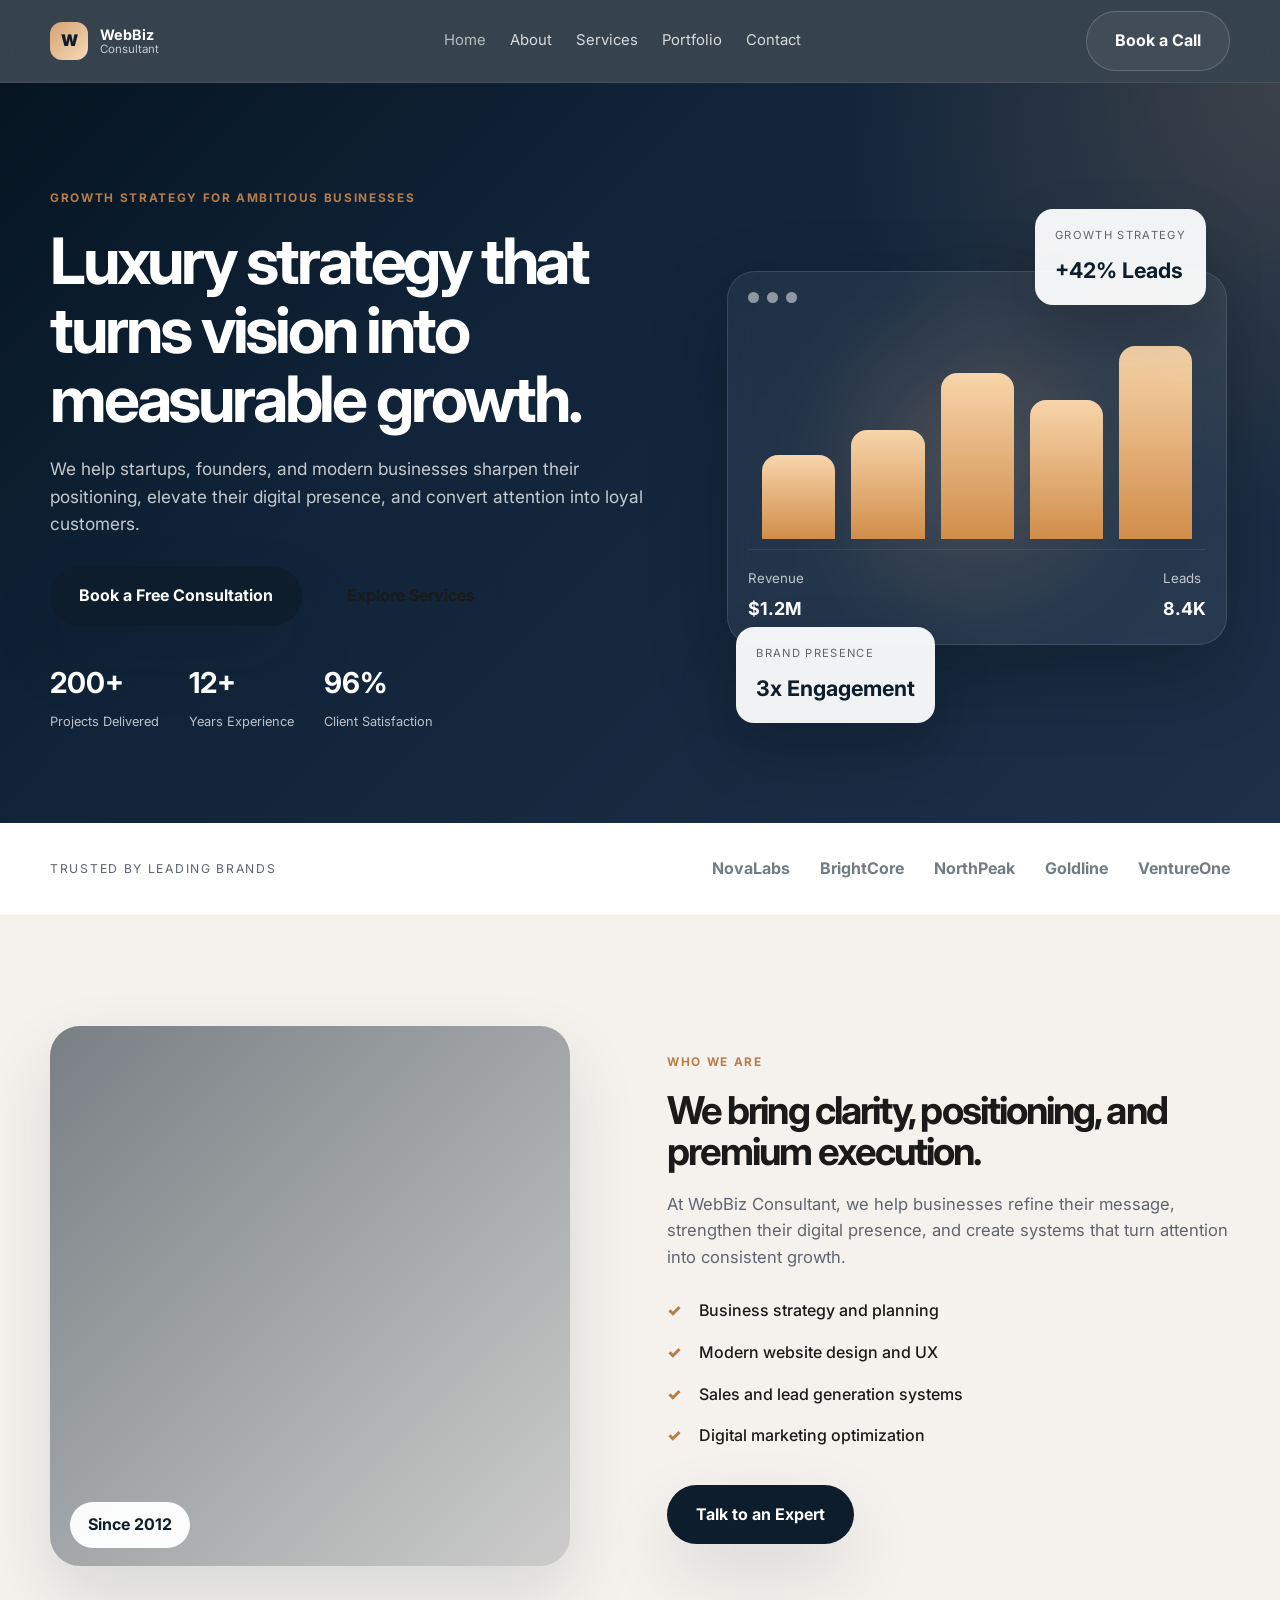
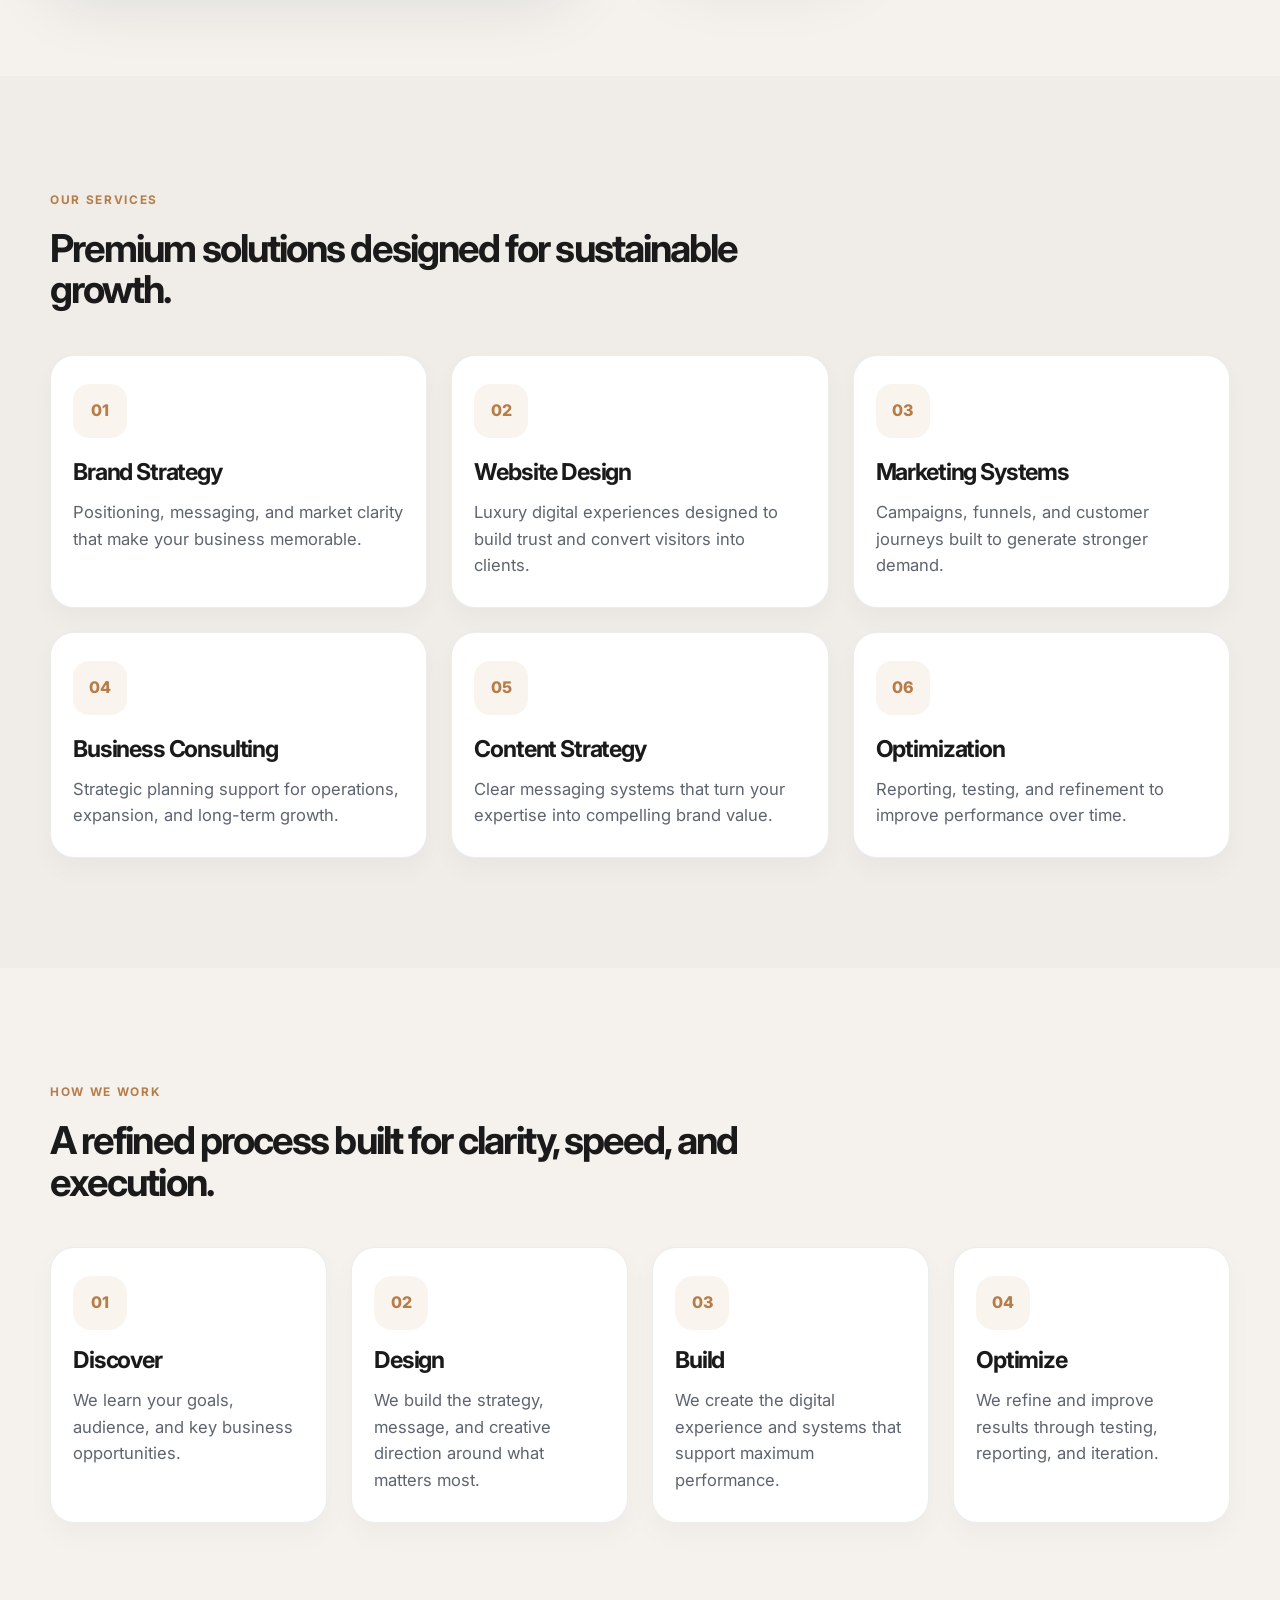
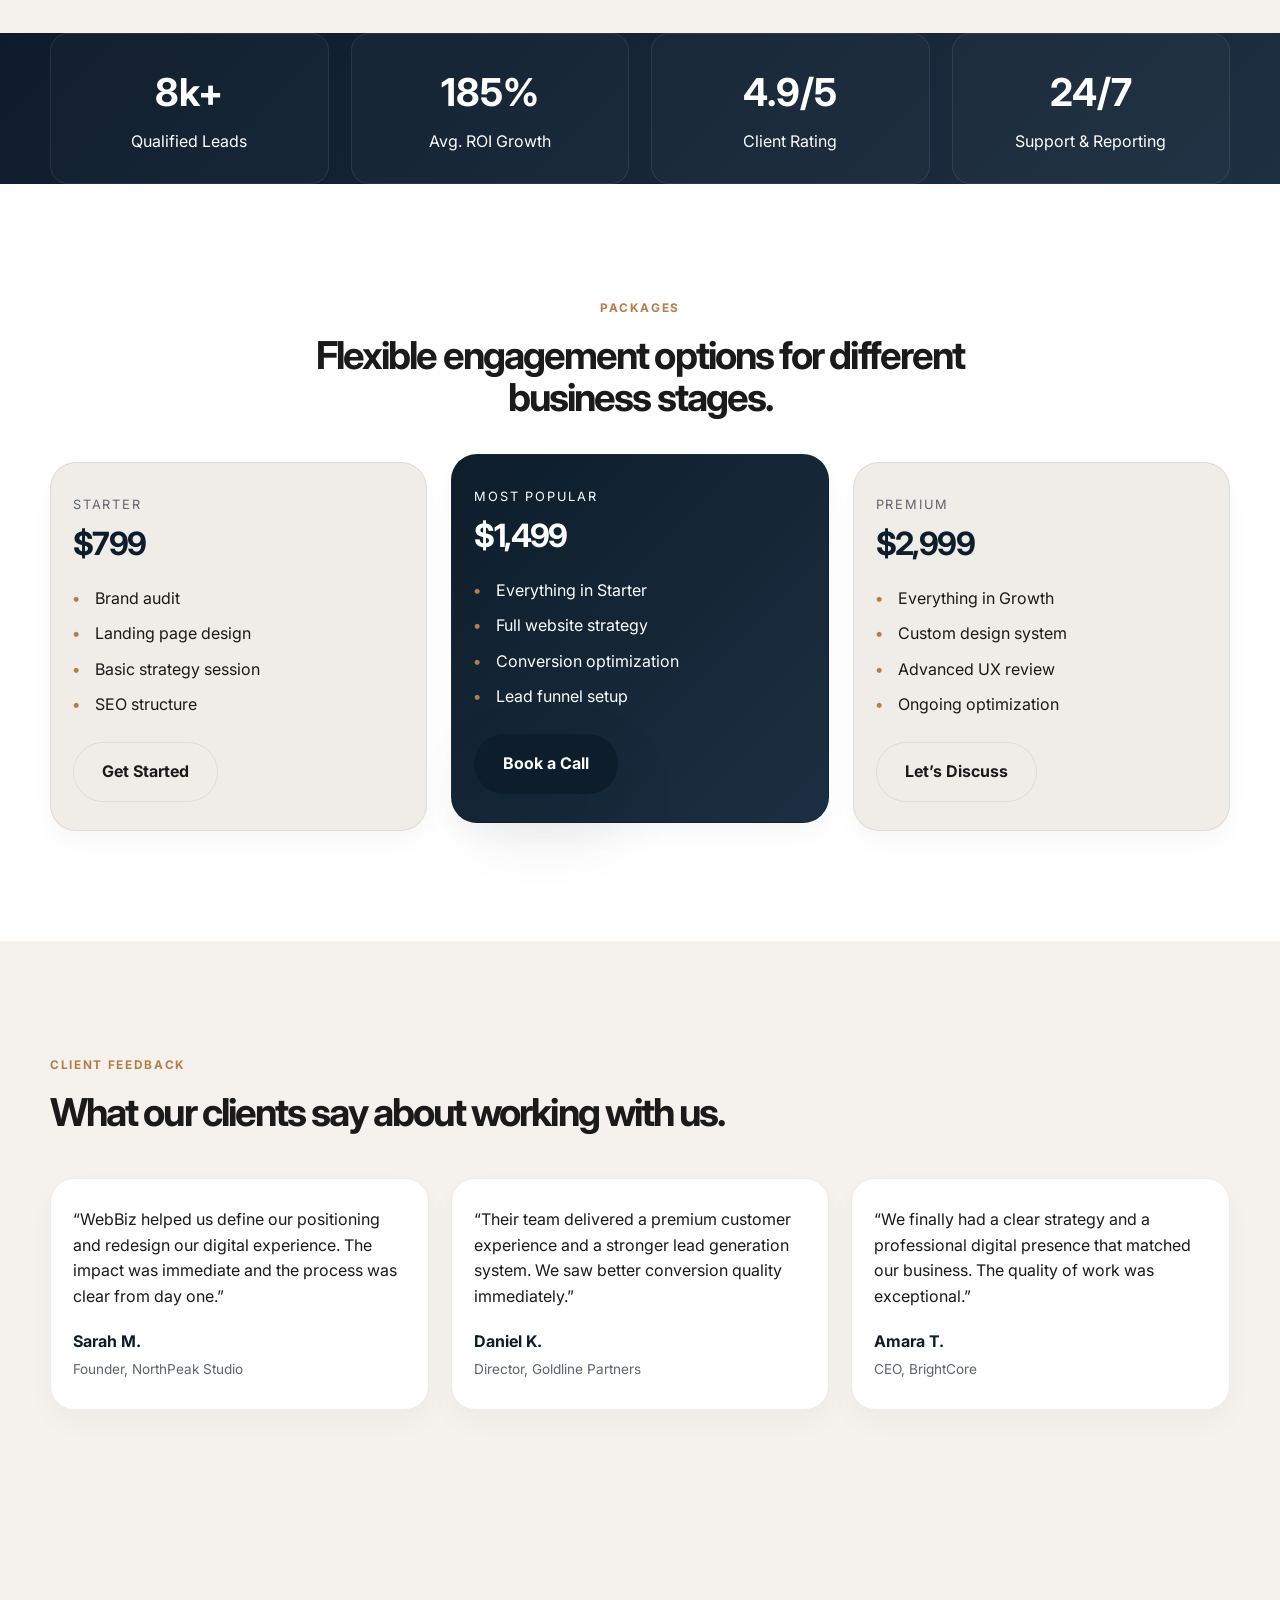
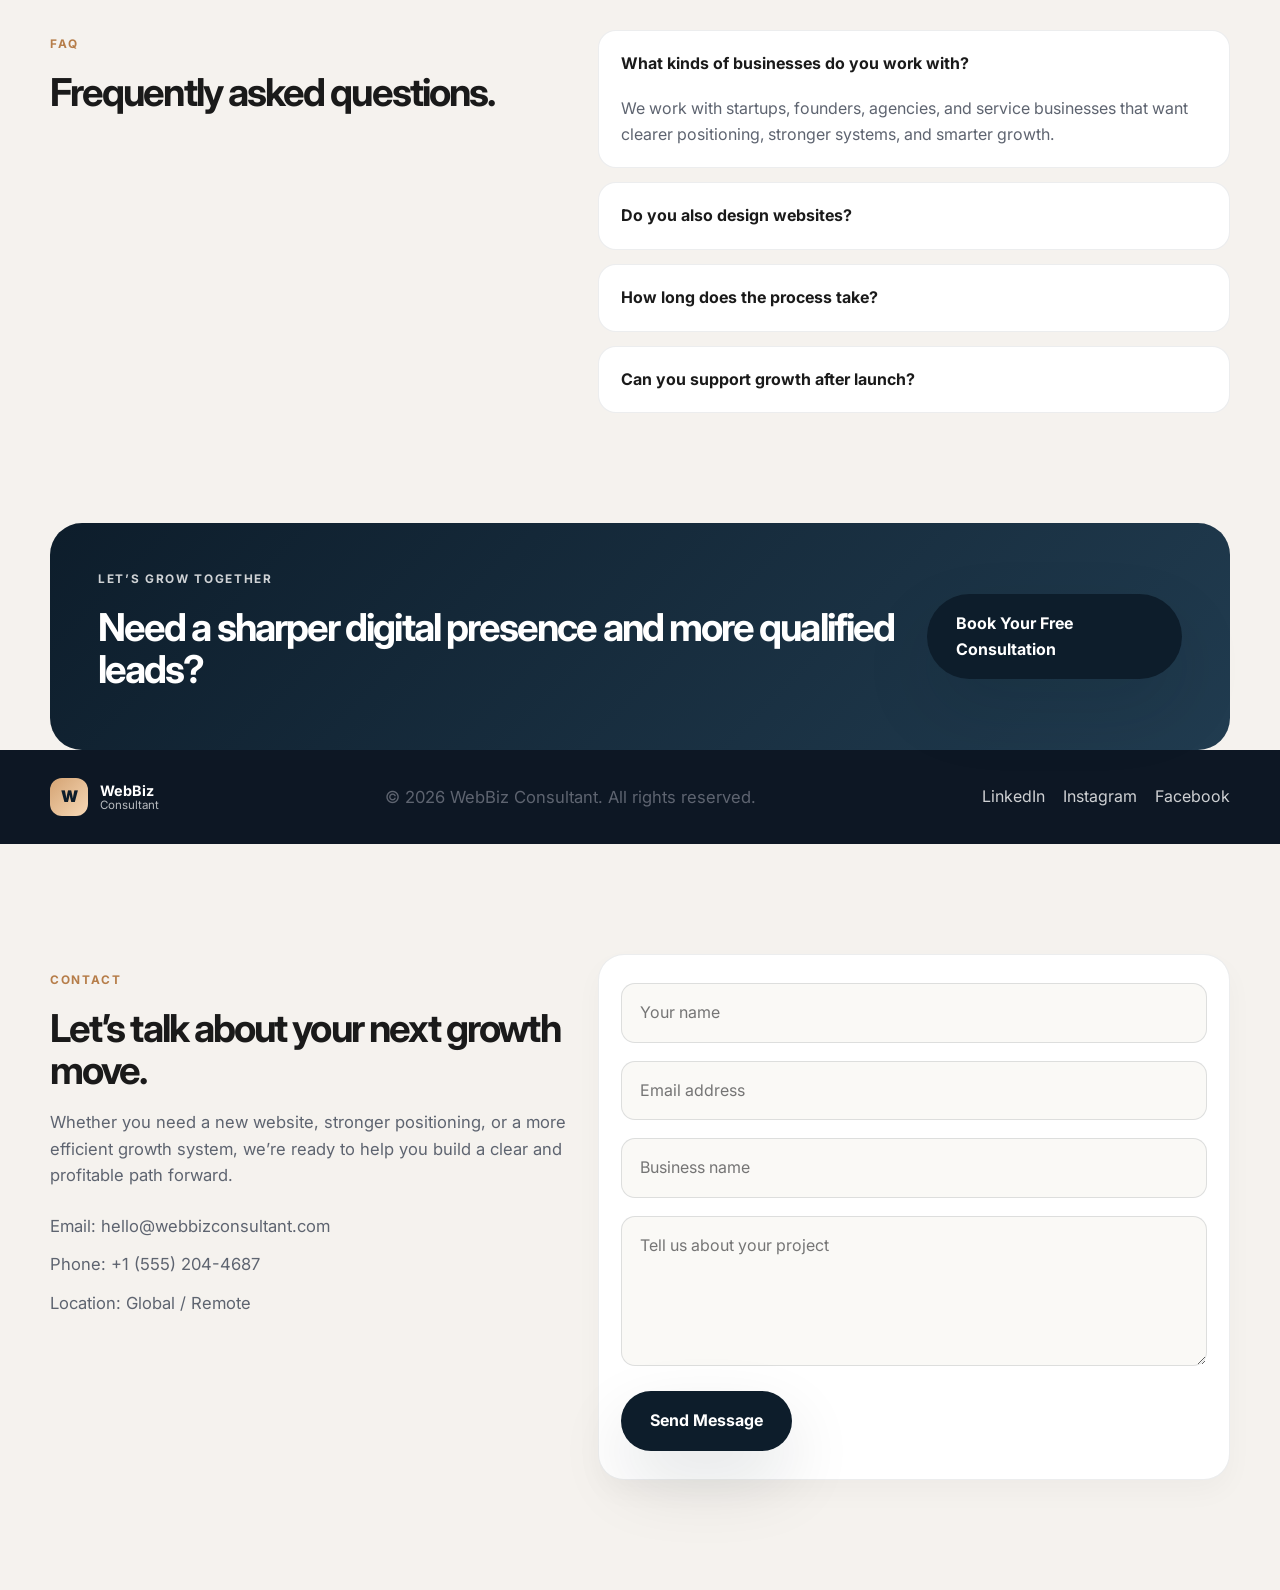
==== index.html @ 442b54c1 "Create premium luxury consulting website with multiple pages and responsive design." ====
<!DOCTYPE html>
<html lang="en">
  <head>
    <meta charset="UTF-8" />
    <meta name="viewport" content="width=device-width, initial-scale=1.0" />
    <title>WebBiz Consultant | Luxury Business Growth</title>
    <meta
      name="description"
      content="WebBiz Consultant helps businesses grow through strategy, premium web design, and digital transformation."
    />
    <link rel="preconnect" href="https://fonts.googleapis.com" />
    <link rel="preconnect" href="https://fonts.gstatic.com" crossorigin />
    <link
      href="https://fonts.googleapis.com/css2?family=Inter:wght@400;500;600;700;800;900&display=swap"
      rel="stylesheet"
    />
    <link rel="stylesheet" href="styles.css" />
  </head>
  <body>
    <header class="site-header">
      <div class="container nav">
        <a href="index.html" class="brand" aria-label="WebBiz Consultant home">
          <span class="brand-mark">W</span>
          <span class="brand-text">
            <strong>WebBiz</strong>
            <small>Consultant</small>
          </span>
        </a>

        <nav class="main-nav" id="mainNav">
          <a href="index.html" class="active">Home</a>
          <a href="about.html">About</a>
          <a href="services.html">Services</a>
          <a href="portfolio.html">Portfolio</a>
          <a href="contact.html">Contact</a>
        </nav>

        <div class="nav-actions">
          <a href="contact.html" class="btn btn-light">Book a Call</a>
          <button class="nav-toggle" id="navToggle" aria-label="Toggle menu">
            <span></span>
            <span></span>
            <span></span>
          </button>
        </div>
      </div>
    </header>

    <main>
      <section class="hero">
        <div class="container hero-grid">
          <div class="hero-copy">
            <span class="eyebrow">Growth strategy for ambitious businesses</span>
            <h1>Luxury strategy that turns vision into measurable growth.</h1>
            <p>
              We help startups, founders, and modern businesses sharpen their positioning,
              elevate their digital presence, and convert attention into loyal customers.
            </p>

            <div class="hero-actions">
              <a href="contact.html" class="btn btn-primary">Book a Free Consultation</a>
              <a href="services.html" class="btn btn-secondary">Explore Services</a>
            </div>

            <div class="mini-stats">
              <div>
                <strong>200+</strong>
                <span>Projects Delivered</span>
              </div>
              <div>
                <strong>12+</strong>
                <span>Years Experience</span>
              </div>
              <div>
                <strong>96%</strong>
                <span>Client Satisfaction</span>
              </div>
            </div>
          </div>

          <div class="hero-visual">
            <div class="orb"></div>
            <div class="dashboard-card">
              <div class="dashboard-top">
                <span></span>
                <span></span>
                <span></span>
              </div>

              <div class="chart">
                <span class="bar b1"></span>
                <span class="bar b2"></span>
                <span class="bar b3"></span>
                <span class="bar b4"></span>
                <span class="bar b5"></span>
              </div>

              <div class="kpis">
                <div>
                  <small>Revenue</small>
                  <strong>$1.2M</strong>
                </div>
                <div>
                  <small>Leads</small>
                  <strong>8.4K</strong>
                </div>
              </div>
            </div>

            <div class="floating-note note-one">
              <span>Growth Strategy</span>
              <strong>+42% Leads</strong>
            </div>

            <div class="floating-note note-two">
              <span>Brand Presence</span>
              <strong>3x Engagement</strong>
            </div>
          </div>
        </div>
      </section>

      <section class="brands">
        <div class="container brand-strip">
          <span>Trusted by leading brands</span>
          <div class="brand-logos">
            <span>NovaLabs</span>
            <span>BrightCore</span>
            <span>NorthPeak</span>
            <span>Goldline</span>
            <span>VentureOne</span>
          </div>
        </div>
      </section>

      <section class="section about-section" id="about">
        <div class="container split">
          <div class="image-panel">
            <div class="image-box"></div>
            <div class="badge">Since 2012</div>
          </div>

          <div class="text-panel">
            <span class="eyebrow dark">Who we are</span>
            <h2>We bring clarity, positioning, and premium execution.</h2>
            <p>
              At WebBiz Consultant, we help businesses refine their message, strengthen their digital presence,
              and create systems that turn attention into consistent growth.
            </p>

            <ul class="check-list">
              <li>Business strategy and planning</li>
              <li>Modern website design and UX</li>
              <li>Sales and lead generation systems</li>
              <li>Digital marketing optimization</li>
            </ul>

            <a href="contact.html" class="btn btn-primary">Talk to an Expert</a>
          </div>
        </div>
      </section>

      <section class="section services-section" id="services">
        <div class="container">
          <div class="section-heading">
            <span class="eyebrow dark">Our services</span>
            <h2>Premium solutions designed for sustainable growth.</h2>
          </div>

          <div class="card-grid">
            <article class="service-card">
              <div class="service-icon">01</div>
              <h3>Brand Strategy</h3>
              <p>Positioning, messaging, and market clarity that make your business memorable.</p>
            </article>

            <article class="service-card">
              <div class="service-icon">02</div>
              <h3>Website Design</h3>
              <p>Luxury digital experiences designed to build trust and convert visitors into clients.</p>
            </article>

            <article class="service-card">
              <div class="service-icon">03</div>
              <h3>Marketing Systems</h3>
              <p>Campaigns, funnels, and customer journeys built to generate stronger demand.</p>
            </article>

            <article class="service-card">
              <div class="service-icon">04</div>
              <h3>Business Consulting</h3>
              <p>Strategic planning support for operations, expansion, and long-term growth.</p>
            </article>

            <article class="service-card">
              <div class="service-icon">05</div>
              <h3>Content Strategy</h3>
              <p>Clear messaging systems that turn your expertise into compelling brand value.</p>
            </article>

            <article class="service-card">
              <div class="service-icon">06</div>
              <h3>Optimization</h3>
              <p>Reporting, testing, and refinement to improve performance over time.</p>
            </article>
          </div>
        </div>
      </section>

      <section class="section process-section" id="process">
        <div class="container">
          <div class="section-heading">
            <span class="eyebrow dark">How we work</span>
            <h2>A refined process built for clarity, speed, and execution.</h2>
          </div>

          <div class="process-grid">
            <div class="process-card">
              <div class="step-number">01</div>
              <h3>Discover</h3>
              <p>We learn your goals, audience, and key business opportunities.</p>
            </div>

            <div class="process-card">
              <div class="step-number">02</div>
              <h3>Design</h3>
              <p>We build the strategy, message, and creative direction around what matters most.</p>
            </div>

            <div class="process-card">
              <div class="step-number">03</div>
              <h3>Build</h3>
              <p>We create the digital experience and systems that support maximum performance.</p>
            </div>

            <div class="process-card">
              <div class="step-number">04</div>
              <h3>Optimize</h3>
              <p>We refine and improve results through testing, reporting, and iteration.</p>
            </div>
          </div>
        </div>
      </section>

      <section class="stats-section">
        <div class="container stats-grid">
          <div class="stat-box">
            <strong>8k+</strong>
            <span>Qualified Leads</span>
          </div>
          <div class="stat-box">
            <strong>185%</strong>
            <span>Avg. ROI Growth</span>
          </div>
          <div class="stat-box">
            <strong>4.9/5</strong>
            <span>Client Rating</span>
          </div>
          <div class="stat-box">
            <strong>24/7</strong>
            <span>Support & Reporting</span>
          </div>
        </div>
      </section>

      <section class="section pricing-section" id="pricing">
        <div class="container">
          <div class="section-heading center">
            <span class="eyebrow dark">Packages</span>
            <h2>Flexible engagement options for different business stages.</h2>
          </div>

          <div class="pricing-grid">
            <div class="pricing-card">
              <div class="plan-head">
                <span>Starter</span>
                <h3>$799</h3>
              </div>
              <ul>
                <li>Brand audit</li>
                <li>Landing page design</li>
                <li>Basic strategy session</li>
                <li>SEO structure</li>
              </ul>
              <a href="contact.html" class="btn btn-secondary">Get Started</a>
            </div>

            <div class="pricing-card featured">
              <div class="plan-head">
                <span>Most Popular</span>
                <h3>$1,499</h3>
              </div>
              <ul>
                <li>Everything in Starter</li>
                <li>Full website strategy</li>
                <li>Conversion optimization</li>
                <li>Lead funnel setup</li>
              </ul>
              <a href="contact.html" class="btn btn-primary">Book a Call</a>
            </div>

            <div class="pricing-card">
              <div class="plan-head">
                <span>Premium</span>
                <h3>$2,999</h3>
              </div>
              <ul>
                <li>Everything in Growth</li>
                <li>Custom design system</li>
                <li>Advanced UX review</li>
                <li>Ongoing optimization</li>
              </ul>
              <a href="contact.html" class="btn btn-secondary">Let’s Discuss</a>
            </div>
          </div>
        </div>
      </section>

      <section class="section testimonials-section">
        <div class="container">
          <div class="section-heading">
            <span class="eyebrow dark">Client feedback</span>
            <h2>What our clients say about working with us.</h2>
          </div>

          <div class="testimonial-grid">
            <blockquote class="testimonial">
              “WebBiz helped us define our positioning and redesign our digital experience. The impact was immediate and the process was clear from day one.”
              <footer>
                <strong>Sarah M.</strong>
                <span>Founder, NorthPeak Studio</span>
              </footer>
            </blockquote>

            <blockquote class="testimonial">
              “Their team delivered a premium customer experience and a stronger lead generation system. We saw better conversion quality immediately.”
              <footer>
                <strong>Daniel K.</strong>
                <span>Director, Goldline Partners</span>
              </footer>
            </blockquote>

            <blockquote class="testimonial">
              “We finally had a clear strategy and a professional digital presence that matched our business. The quality of work was exceptional.”
              <footer>
                <strong>Amara T.</strong>
                <span>CEO, BrightCore</span>
              </footer>
            </blockquote>
          </div>
        </div>
      </section>

      <section class="section faq-section">
        <div class="container faq-wrap">
          <div class="section-heading left">
            <span class="eyebrow dark">FAQ</span>
            <h2>Frequently asked questions.</h2>
          </div>

          <div class="faq-list">
            <div class="faq-item active">
              <button class="faq-question">What kinds of businesses do you work with?</button>
              <div class="faq-answer">
                We work with startups, founders, agencies, and service businesses that want clearer positioning, stronger systems, and smarter growth.
              </div>
            </div>

            <div class="faq-item">
              <button class="faq-question">Do you also design websites?</button>
              <div class="faq-answer">
                Yes. We design premium, conversion-focused websites that align with your business goals and customer journey.
              </div>
            </div>

            <div class="faq-item">
              <button class="faq-question">How long does the process take?</button>
              <div class="faq-answer">
                Most projects take 3 to 8 weeks depending on your goals, complexity, and how quickly we align.
              </div>
            </div>

            <div class="faq-item">
              <button class="faq-question">Can you support growth after launch?</button>
              <div class="faq-answer">
                Absolutely. We help businesses optimize performance and improve ongoing growth systems long after launch.
              </div>
            </div>
          </div>
        </div>
      </section>

      <section class="cta-section">
        <div class="container cta-box">
          <div>
            <span class="eyebrow light">Let’s grow together</span>
            <h2>Need a sharper digital presence and more qualified leads?</h2>
          </div>
          <a href="contact.html" class="btn btn-primary">Book Your Free Consultation</a>
        </div>
      </section>
    </main>

    <footer class="site-footer">
      <div class="container footer-row">
        <div class="brand white">
          <span class="brand-mark">W</span>
          <span class="brand-text">
            <strong>WebBiz</strong>
            <small>Consultant</small>
          </span>
        </div>

        <p>© 2026 WebBiz Consultant. All rights reserved.</p>

        <div class="socials">
          <a href="#">LinkedIn</a>
          <a href="#">Instagram</a>
          <a href="#">Facebook</a>
        </div>
      </div>
    </footer>

    <section class="contact-section" id="contact">
      <div class="container contact-wrap">
        <div class="contact-copy">
          <span class="eyebrow dark">Contact</span>
          <h2>Let’s talk about your next growth move.</h2>
          <p>
            Whether you need a new website, stronger positioning, or a more efficient growth system,
            we’re ready to help you build a clear and profitable path forward.
          </p>

          <div class="contact-info">
            <p>Email: hello@webbizconsultant.com</p>
            <p>Phone: +1 (555) 204-4687</p>
            <p>Location: Global / Remote</p>
          </div>
        </div>

        <form class="contact-form" id="contactForm">
          <div class="form-row">
            <input type="text" placeholder="Your name" required />
          </div>
          <div class="form-row">
            <input type="email" placeholder="Email address" required />
          </div>
          <div class="form-row">
            <input type="text" placeholder="Business name" />
          </div>
          <div class="form-row">
            <textarea placeholder="Tell us about your project" required></textarea>
          </div>
          <button type="submit" class="btn btn-primary">Send Message</button>
        </form>
      </div>
    </section>

    <script src="script.js"></script>
  </body>
</html>
---- styles.css ----
:root {
  --bg: #f5f2ee;
  --bg-soft: #f0ece7;
  --card: #ffffff;
  --primary: #0d1d2b;
  --primary-2: #132b3c;
  --accent: #d4a373;
  --accent-deep: #b67d49;
  --text: #1a1a1a;
  --text-soft: #5e6470;
  --line: rgba(13, 29, 43, 0.08);
  --shadow: 0 30px 70px rgba(11, 22, 33, 0.12);
  --radius: 30px;
}

* {
  box-sizing: border-box;
  margin: 0;
  padding: 0;
}

html {
  scroll-behavior: smooth;
}

body {
  font-family: "Inter", sans-serif;
  background: var(--bg);
  color: var(--text);
  line-height: 1.6;
}

img {
  max-width: 100%;
  display: block;
}

a {
  text-decoration: none;
  color: inherit;
}

button,
input,
textarea {
  font: inherit;
}

.container {
  width: min(1180px, calc(100% - 32px));
  margin: 0 auto;
}

.section {
  padding: 110px 0;
}

.soft-bg {
  background: var(--bg-soft);
}

.page-hero {
  background: linear-gradient(180deg, #f2efe9 0%, #f7f5f2 100%);
  padding: 120px 0 70px;
}

.narrow {
  max-width: 760px;
}

.eyebrow {
  display: inline-block;
  font-size: 0.74rem;
  letter-spacing: 0.14em;
  text-transform: uppercase;
  font-weight: 700;
  color: var(--accent-deep);
  margin-bottom: 18px;
}

.eyebrow.dark {
  color: var(--accent-deep);
}

.eyebrow.light {
  color: rgba(255, 255, 255, 0.8);
}

h1,
h2,
h3 {
  letter-spacing: -0.05em;
  line-height: 1.08;
}

h1 {
  font-size: clamp(2.8rem, 5vw, 5rem);
  margin-bottom: 22px;
}

h2 {
  font-size: clamp(2.2rem, 3vw, 3.2rem);
  margin-bottom: 18px;
}

h3 {
  font-size: 1.45rem;
  margin-bottom: 14px;
}

p {
  color: var(--text-soft);
  font-size: 1.04rem;
}

.btn {
  display: inline-flex;
  align-items: center;
  justify-content: center;
  padding: 16px 28px;
  border: 1px solid transparent;
  border-radius: 999px;
  font-weight: 700;
  transition: 0.2s ease;
  cursor: pointer;
}

.btn:hover {
  transform: translateY(-2px);
}

.btn-primary {
  background: var(--primary);
  color: white;
  box-shadow: var(--shadow);
}

.btn-secondary {
  background: transparent;
  border-color: var(--line);
  color: var(--text);
}

.btn-light {
  background: rgba(255, 255, 255, 0.05);
  border-color: rgba(255, 255, 255, 0.18);
  color: white;
}

.site-header {
  position: sticky;
  top: 0;
  z-index: 1000;
  background: rgba(13, 29, 43, 0.82);
  backdrop-filter: blur(16px);
  border-bottom: 1px solid rgba(255, 255, 255, 0.08);
}

.nav {
  min-height: 82px;
  display: flex;
  align-items: center;
  justify-content: space-between;
  gap: 20px;
}

.brand {
  display: inline-flex;
  align-items: center;
  gap: 12px;
}

.brand-mark {
  width: 38px;
  height: 38px;
  display: inline-flex;
  align-items: center;
  justify-content: center;
  border-radius: 12px;
  background: linear-gradient(135deg, var(--accent), #f7d9b7);
  color: var(--primary);
  font-weight: 900;
}

.brand-text {
  display: flex;
  flex-direction: column;
  line-height: 1.1;
  color: white;
}

.brand-text strong {
  font-size: 0.9rem;
}

.brand-text small {
  font-size: 0.72rem;
  opacity: 0.7;
}

.main-nav {
  display: flex;
  align-items: center;
  gap: 24px;
}

.main-nav a {
  color: rgba(255, 255, 255, 0.8);
  font-size: 0.93rem;
  transition: opacity 0.2s ease;
}

.main-nav a:hover,
.main-nav a.active {
  opacity: 0.8;
}

.nav-actions {
  display: flex;
  align-items: center;
  gap: 14px;
}

.nav-toggle {
  display: none;
  width: 42px;
  height: 42px;
  background: transparent;
  border: none;
  cursor: pointer;
}

.nav-toggle span {
  display: block;
  width: 22px;
  height: 2px;
  background: white;
  border-radius: 2px;
  margin: 7px auto;
}

.hero {
  background:
    radial-gradient(circle at top right, rgba(212, 163, 115, 0.2), transparent 30%),
    linear-gradient(135deg, #061521 0%, #102338 35%, #1d3048 100%);
  color: white;
  padding: 100px 0 90px;
  overflow: hidden;
}

.hero-grid {
  display: grid;
  grid-template-columns: 1.1fr 0.9fr;
  gap: 56px;
  align-items: center;
}

.hero-copy p {
  max-width: 640px;
  margin-bottom: 28px;
  color: rgba(255, 255, 255, 0.76);
  font-size: 1.08rem;
}

.hero-actions {
  display: flex;
  flex-wrap: wrap;
  gap: 16px;
  margin-bottom: 34px;
}

.mini-stats {
  display: flex;
  flex-wrap: wrap;
  gap: 30px;
}

.mini-stats div {
  display: flex;
  flex-direction: column;
  gap: 6px;
}

.mini-stats strong {
  font-size: clamp(1.8rem, 2vw, 2.3rem);
  color: white;
}

.mini-stats span {
  color: rgba(255, 255, 255, 0.72);
  font-size: 0.8rem;
}

.hero-visual {
  position: relative;
  min-height: 550px;
  display: grid;
  place-items: center;
}

.orb {
  position: absolute;
  width: 420px;
  height: 420px;
  border-radius: 50%;
  background: radial-gradient(circle, rgba(212, 163, 115, 0.24), transparent 62%);
  filter: blur(28px);
}

.dashboard-card {
  position: relative;
  width: min(500px, 100%);
  background: rgba(255, 255, 255, 0.06);
  border: 1px solid rgba(255, 255, 255, 0.12);
  border-radius: 28px;
  padding: 20px;
  box-shadow: 0 30px 80px rgba(0, 0, 0, 0.24);
  backdrop-filter: blur(12px);
  z-index: 2;
}

.dashboard-top {
  display: flex;
  gap: 8px;
  margin-bottom: 26px;
}

.dashboard-top span {
  width: 11px;
  height: 11px;
  display: block;
  border-radius: 50%;
  background: rgba(255, 255, 255, 0.5);
}

.chart {
  height: 220px;
  display: flex;
  align-items: flex-end;
  gap: 16px;
  padding: 0 14px 10px;
}

.bar {
  display: block;
  width: 100%;
  border-radius: 16px 16px 0 0;
  background: linear-gradient(180deg, #f7d5aa, #d18d4a);
}

.b1 { height: 40%; }
.b2 { height: 52%; }
.b3 { height: 79%; }
.b4 { height: 66%; }
.b5 { height: 92%; }

.kpis {
  display: flex;
  justify-content: space-between;
  gap: 20px;
  border-top: 1px solid rgba(255, 255, 255, 0.08);
  padding-top: 18px;
}

.kpis div {
  display: flex;
  flex-direction: column;
  gap: 6px;
}

.kpis small {
  color: rgba(255, 255, 255, 0.72);
}

.kpis strong {
  color: white;
  font-size: 1.12rem;
}

.floating-note {
  position: absolute;
  z-index: 3;
  background: rgba(255, 255, 255, 0.94);
  color: var(--primary);
  border-radius: 18px;
  padding: 18px 20px;
  display: flex;
  flex-direction: column;
  gap: 8px;
  box-shadow: 0 28px 60px rgba(0, 0, 0, 0.18);
}

.note-one {
  top: 26px;
  right: 24px;
}

.note-two {
  bottom: 10px;
  left: 12px;
}

.floating-note span {
  font-size: 0.7rem;
  text-transform: uppercase;
  letter-spacing: 0.12em;
  color: var(--text-soft);
}

.floating-note strong {
  font-size: 1.34rem;
}

.brands {
  background: white;
  border-bottom: 1px solid var(--line);
}

.brand-strip {
  min-height: 92px;
  display: flex;
  align-items: center;
  justify-content: space-between;
  gap: 24px;
}

.brand-strip > span {
  color: var(--text-soft);
  text-transform: uppercase;
  letter-spacing: 0.14em;
  font-size: 0.76rem;
}

.brand-logos {
  display: flex;
  flex-wrap: wrap;
  justify-content: center;
  gap: 30px;
  color: rgba(12, 29, 43, 0.58);
  font-weight: 700;
}

.split {
  display: grid;
  grid-template-columns: 1fr 1fr;
  gap: 54px;
  align-items: center;
}

.image-panel {
  position: relative;
}

.image-box,
.page-image {
  width: min(520px, 100%);
  height: 540px;
  border-radius: 30px;
  background:
    linear-gradient(135deg, rgba(18, 33, 45, 0.55), rgba(18, 33, 45, 0.18)),
    url('https://images.unsplash.com/photo-1552664730-d307ca884978?auto=format&fit=crop&w=1200&q=80') center/cover no-repeat;
  box-shadow: var(--shadow);
}

.image-1 {
  background:
    linear-gradient(135deg, rgba(18, 33, 45, 0.55), rgba(18, 33, 45, 0.18)),
    url('https://images.unsplash.com/photo-1522202176988-66273c2d5700?auto=format&fit=crop&w=1200&q=80') center/cover no-repeat;
}

.badge {
  position: absolute;
  left: 20px;
  bottom: 18px;
  background: rgba(255, 255, 255, 0.96);
  color: var(--primary);
  border-radius: 999px;
  font-weight: 700;
  padding: 10px 18px;
}

.check-list {
  list-style: none;
  display: grid;
  gap: 16px;
  margin: 28px 0 36px;
}

.check-list li {
  position: relative;
  padding-left: 32px;
  color: var(--text);
  font-weight: 500;
}

.check-list li::before {
  content: "✓";
  position: absolute;
  left: 0;
  top: 0;
  color: var(--accent-deep);
  font-weight: 900;
}

.services-section {
  background: var(--bg-soft);
}

.section-heading {
  margin-bottom: 44px;
  max-width: 760px;
}

.section-heading.center {
  margin: 0 auto 44px;
  text-align: center;
}

.section-heading.left {
  margin-bottom: 0;
}

.card-grid {
  display: grid;
  grid-template-columns: repeat(3, minmax(0, 1fr));
  gap: 24px;
}

.service-card {
  background: white;
  border: 1px solid var(--line);
  border-radius: 24px;
  padding: 28px 22px;
  box-shadow: 0 12px 26px rgba(0, 0, 0, 0.03);
  transition: transform 0.2s ease, box-shadow 0.2s ease;
}

.service-card:hover {
  transform: translateY(-6px);
  box-shadow: 0 18px 36px rgba(0, 0, 0, 0.08);
}

.service-icon {
  width: 54px;
  height: 54px;
  display: inline-flex;
  align-items: center;
  justify-content: center;
  border-radius: 16px;
  background: rgba(212, 163, 115, 0.12);
  color: var(--accent-deep);
  font-weight: 800;
  margin-bottom: 22px;
}

.process-grid {
  display: grid;
  grid-template-columns: repeat(4, minmax(0, 1fr));
  gap: 24px;
}

.process-card {
  background: white;
  border: 1px solid var(--line);
  border-radius: 24px;
  padding: 28px 22px;
  box-shadow: 0 12px 28px rgba(0, 0, 0, 0.03);
}

.step-number {
  width: 54px;
  height: 54px;
  display: inline-flex;
  align-items: center;
  justify-content: center;
  border-radius: 18px;
  background: rgba(212, 163, 115, 0.12);
  color: var(--accent-deep);
  font-weight: 800;
  margin-bottom: 18px;
}

.stats-section {
  background: linear-gradient(135deg, #0d1b2a, #1e2f42);
  color: white;
}

.stats-grid {
  display: grid;
  grid-template-columns: repeat(4, minmax(0, 1fr));
  gap: 22px;
}

.stat-box {
  padding: 28px 18px;
  text-align: center;
  border: 1px solid rgba(255, 255, 255, 0.08);
  border-radius: 18px;
  background: rgba(255, 255, 255, 0.02);
}

.stat-box strong {
  display: block;
  font-size: clamp(2rem, 3vw, 2.8rem);
  margin-bottom: 6px;
}

.pricing-section {
  background: white;
}

.pricing-grid {
  display: grid;
  grid-template-columns: repeat(3, minmax(0, 1fr));
  gap: 24px;
}

.pricing-card {
  background: var(--bg-soft);
  border: 1px solid var(--line);
  border-radius: 26px;
  padding: 28px 22px;
  box-shadow: 0 12px 26px rgba(0, 0, 0, 0.03);
}

.pricing-card.featured {
  background: linear-gradient(135deg, #0d1d2b, #1c2f42);
  color: white;
  transform: translateY(-8px);
}

.pricing-card.featured ul li,
.pricing-card.featured p,
.pricing-card.featured .plan-head h3,
.pricing-card.featured .plan-head span {
  color: white;
}

.plan-head {
  margin-bottom: 18px;
}

.plan-head span {
  color: var(--text-soft);
  font-size: 0.8rem;
  letter-spacing: 0.14em;
  text-transform: uppercase;
}

.plan-head h3 {
  font-size: clamp(2rem, 2.5vw, 3rem);
  color: var(--primary);
  margin-top: 10px;
}

.pricing-card ul {
  list-style: none;
  display: grid;
  gap: 10px;
  margin: 24px 0;
  color: var(--text);
}

.pricing-card li {
  position: relative;
  padding-left: 22px;
}

.pricing-card li::before {
  content: "•";
  position: absolute;
  left: 0;
  font-weight: 900;
  color: var(--accent-deep);
}

.testimonial-grid {
  display: grid;
  grid-template-columns: repeat(3, minmax(0, 1fr));
  gap: 22px;
}

.testimonial {
  background: white;
  border: 1px solid var(--line);
  border-radius: 24px;
  padding: 28px 22px;
  box-shadow: 0 12px 28px rgba(0, 0, 0, 0.03);
}

.testimonial footer {
  display: flex;
  flex-direction: column;
  gap: 4px;
  margin-top: 20px;
}

.testimonial footer strong {
  color: var(--primary);
}

.testimonial footer span {
  color: var(--text-soft);
  font-size: 0.85rem;
}

.faq-wrap {
  display: grid;
  grid-template-columns: 0.9fr 1.1fr;
  gap: 30px;
  align-items: start;
}

.faq-list {
  display: grid;
  gap: 14px;
}

.faq-item {
  background: white;
  border: 1px solid var(--line);
  border-radius: 18px;
  overflow: hidden;
}

.faq-question {
  width: 100%;
  border: none;
  background: transparent;
  padding: 20px 22px;
  text-align: left;
  color: var(--text);
  font-weight: 700;
  cursor: pointer;
}

.faq-answer {
  display: none;
  padding: 0 22px 20px;
  color: var(--text-soft);
}

.faq-item.active .faq-answer {
  display: block;
}

.cta-section {
  padding-top: 0;
}

.cta-box {
  background: linear-gradient(135deg, #0d1d2b, #213c50);
  border-radius: 32px;
  color: white;
  padding: 42px 48px;
  display: flex;
  align-items: center;
  justify-content: space-between;
  gap: 22px;
}

.contact-section {
  padding: 110px 0;
}

.contact-wrap {
  display: grid;
  grid-template-columns: 0.9fr 1.1fr;
  gap: 30px;
  align-items: start;
}

.contact-copy {
  padding-top: 12px;
}

.contact-info {
  margin-top: 24px;
  display: grid;
  gap: 12px;
}

.contact-form {
  background: white;
  border: 1px solid var(--line);
  border-radius: 26px;
  padding: 28px 22px;
  box-shadow: 0 12px 28px rgba(0, 0, 0, 0.03);
}

.form-row {
  margin-bottom: 18px;
}

.contact-form input,
.contact-form textarea {
  width: 100%;
  border: 1px solid rgba(13, 29, 43, 0.12);
  border-radius: 14px;
  background: #faf9f6;
  padding: 16px 18px;
  resize: vertical;
  color: var(--text);
}

.contact-form textarea {
  min-height: 150px;
}

.site-footer {
  background: #0d1724;
  color: rgba(255, 255, 255, 0.8);
  padding: 28px 0;
}

.footer-row {
  display: flex;
  align-items: center;
  justify-content: space-between;
  gap: 18px;
}

.socials {
  display: flex;
  align-items: center;
  gap: 18px;
}

.socials a {
  color: rgba(255, 255, 255, 0.8);
}

.feature-grid {
  display: grid;
  grid-template-columns: repeat(2, minmax(0, 1fr));
  gap: 24px;
}

.feature-card {
  background: white;
  border: 1px solid var(--line);
  border-radius: 24px;
  padding: 28px 22px;
  box-shadow: 0 12px 26px rgba(0, 0, 0, 0.03);
}

.service-list {
  display: grid;
  gap: 20px;
}

.service-item {
  display: grid;
  grid-template-columns: 80px 1fr;
  gap: 18px;
  align-items: start;
  background: white;
  border: 1px solid var(--line);
  border-radius: 24px;
  padding: 28px 22px;
}

.service-badge {
  width: 54px;
  height: 54px;
  display: inline-flex;
  align-items: center;
  justify-content: center;
  border-radius: 16px;
  background: rgba(212, 163, 115, 0.12);
  color: var(--accent-deep);
  font-weight: 800;
}

.deliverables-grid {
  display: grid;
  grid-template-columns: repeat(2, minmax(0, 1fr));
  gap: 24px;
}

.deliverable {
  background: white;
  border: 1px solid var(--line);
  border-radius: 24px;
  padding: 28px 22px;
  box-shadow: 0 12px 26px rgba(0, 0, 0, 0.03);
}

.portfolio-grid {
  display: grid;
  grid-template-columns: repeat(3, minmax(0, 1fr));
  gap: 24px;
}

.portfolio-card {
  overflow: hidden;
  background: white;
  border: 1px solid var(--line);
  border-radius: 26px;
  box-shadow: 0 14px 30px rgba(0, 0, 0, 0.03);
}

.portfolio-image {
  height: 260px;
  background-size: cover;
  background-position: center;
}

.image-one {
  background-image: linear-gradient(135deg, rgba(12, 28, 43, 0.3), rgba(12, 28, 43, 0.2)), url('https://images.unsplash.com/photo-1522202176988-66273c2d5700?auto=format&fit=crop&w=1200&q=80');
}

.image-two {
  background-image: linear-gradient(135deg, rgba(12, 28, 43, 0.3), rgba(12, 28, 43, 0.2)), url('https://images.unsplash.com/photo-1556740749-887f6717d8d6?auto=format&fit=crop&w=1200&q=80');
}

.image-three {
  background-image: linear-gradient(135deg, rgba(12, 28, 43, 0.3), rgba(12, 28, 43, 0.2)), url('https://images.unsplash.com/photo-1516321318423-f06f85e304d3?auto=format&fit=crop&w=1200&q=80');
}

.portfolio-content {
  padding: 22px 20px 24px;
}

.portfolio-content span {
  display: inline-block;
  color: var(--text-soft);
  font-size: 0.76rem;
  letter-spacing: 0.14em;
  text-transform: uppercase;
  margin-bottom: 10px;
}

.results-grid {
  display: grid;
  grid-template-columns: repeat(4, minmax(0, 1fr));
  gap: 22px;
}

.result-box {
  background: white;
  border: 1px solid var(--line);
  border-radius: 20px;
  padding: 30px 20px;
  text-align: center;
}

.result-box strong {
  display: block;
  font-size: clamp(2rem, 3vw, 2.8rem);
  color: var(--primary);
  margin-bottom: 6px;
}

.result-box span {
  color: var(--text-soft);
  font-size: 0.92rem;
}

@media (max-width: 980px) {
  .hero-grid,
  .split,
  .faq-wrap,
  .contact-wrap,
  .feature-grid {
    grid-template-columns: 1fr;
  }

  .card-grid,
  .pricing-grid,
  .process-grid,
  .testimonial-grid,
  .stats-grid,
  .portfolio-grid,
  .results-grid,
  .deliverables-grid {
    grid-template-columns: repeat(2, minmax(0, 1fr));
  }

  .brand-strip,
  .cta-box,
  .footer-row {
    flex-direction: column;
    align-items: flex-start;
  }
}

@media (max-width: 760px) {
  .main-nav {
    position: absolute;
    top: 82px;
    left: 20px;
    right: 20px;
    display: none;
    background: rgba(13, 29, 43, 0.95);
    border: 1px solid rgba(255, 255, 255, 0.12);
    border-radius: 18px;
    padding: 20px;
    flex-direction: column;
    align-items: flex-start;
    gap: 16px;
  }

  .main-nav.open {
    display: flex;
  }

  .nav-toggle {
    display: block;
  }

  .card-grid,
  .pricing-grid,
  .process-grid,
  .testimonial-grid,
  .stats-grid,
  .portfolio-grid,
  .results-grid,
  .deliverables-grid,
  .feature-grid {
    grid-template-columns: 1fr;
  }

  .cta-box {
    padding: 30px 24px;
  }

  .hero {
    padding-top: 80px;
  }

  .service-item {
    grid-template-columns: 1fr;
  }
}
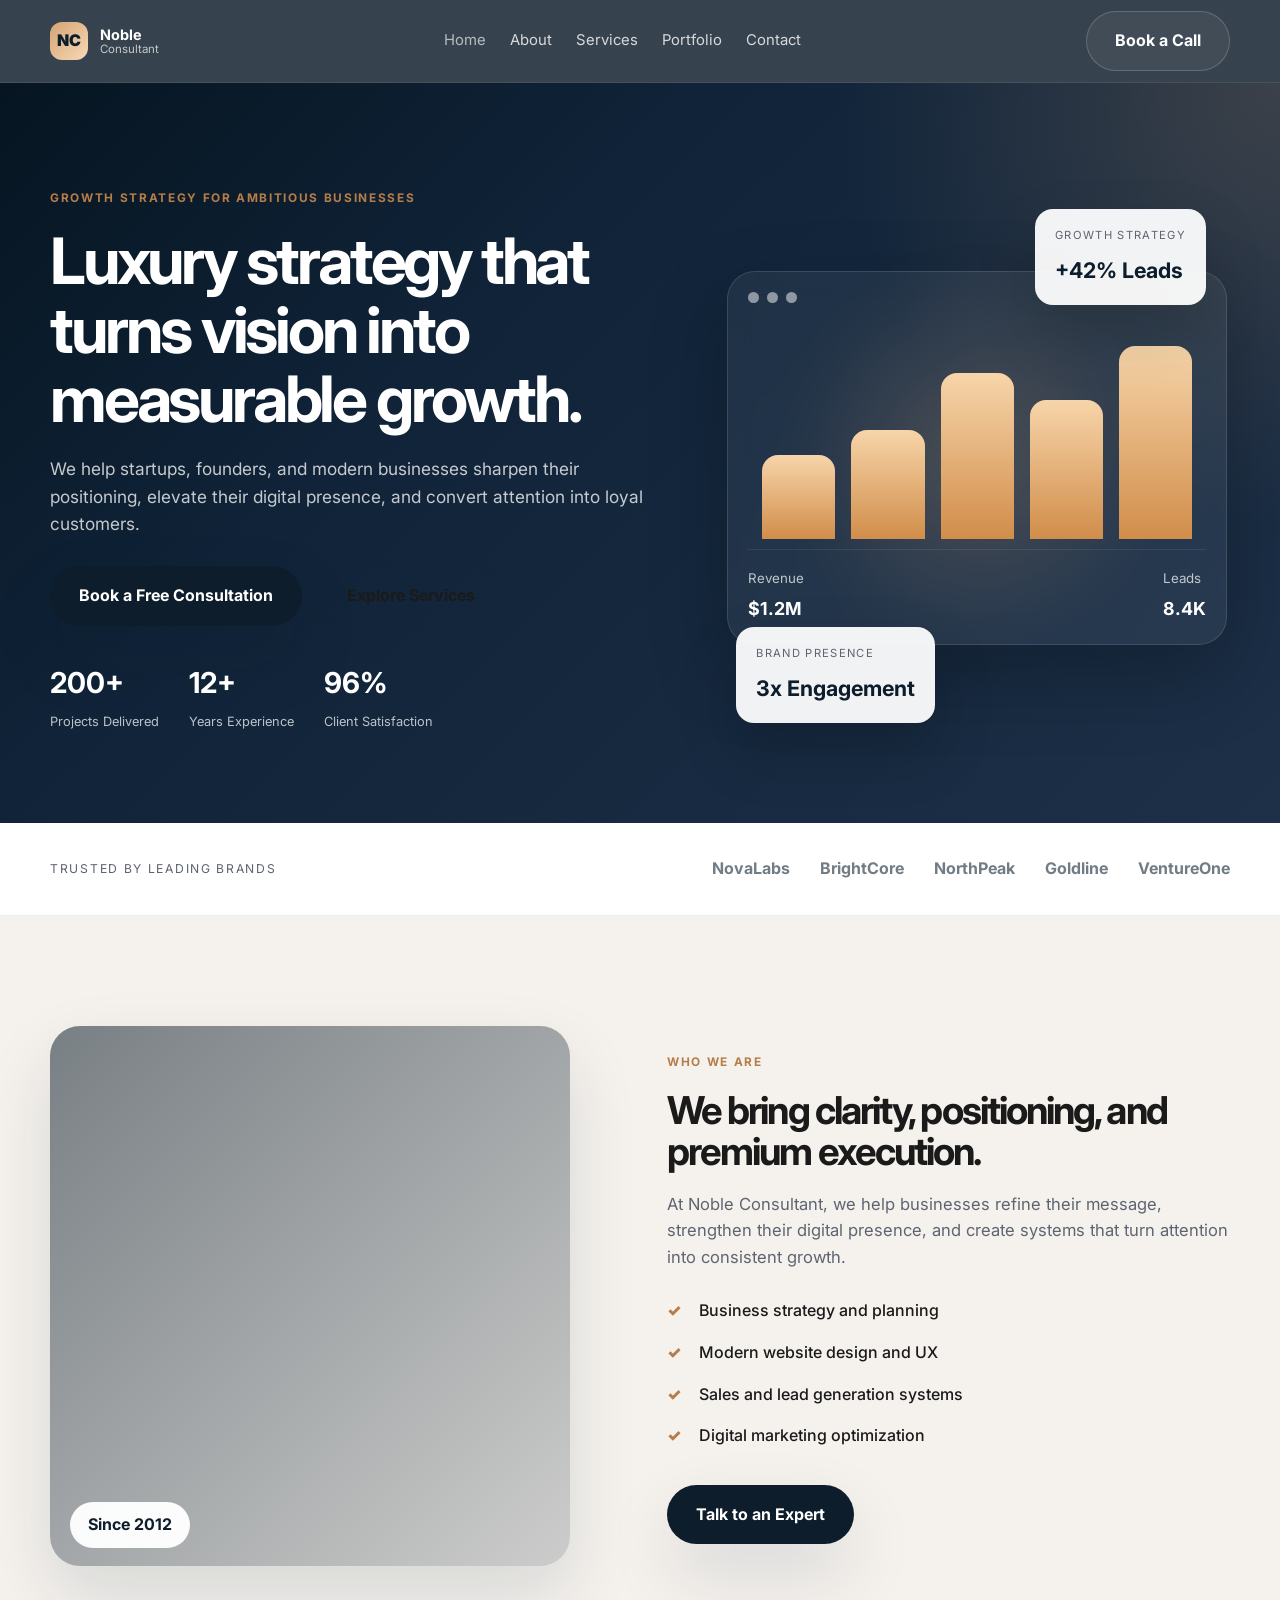
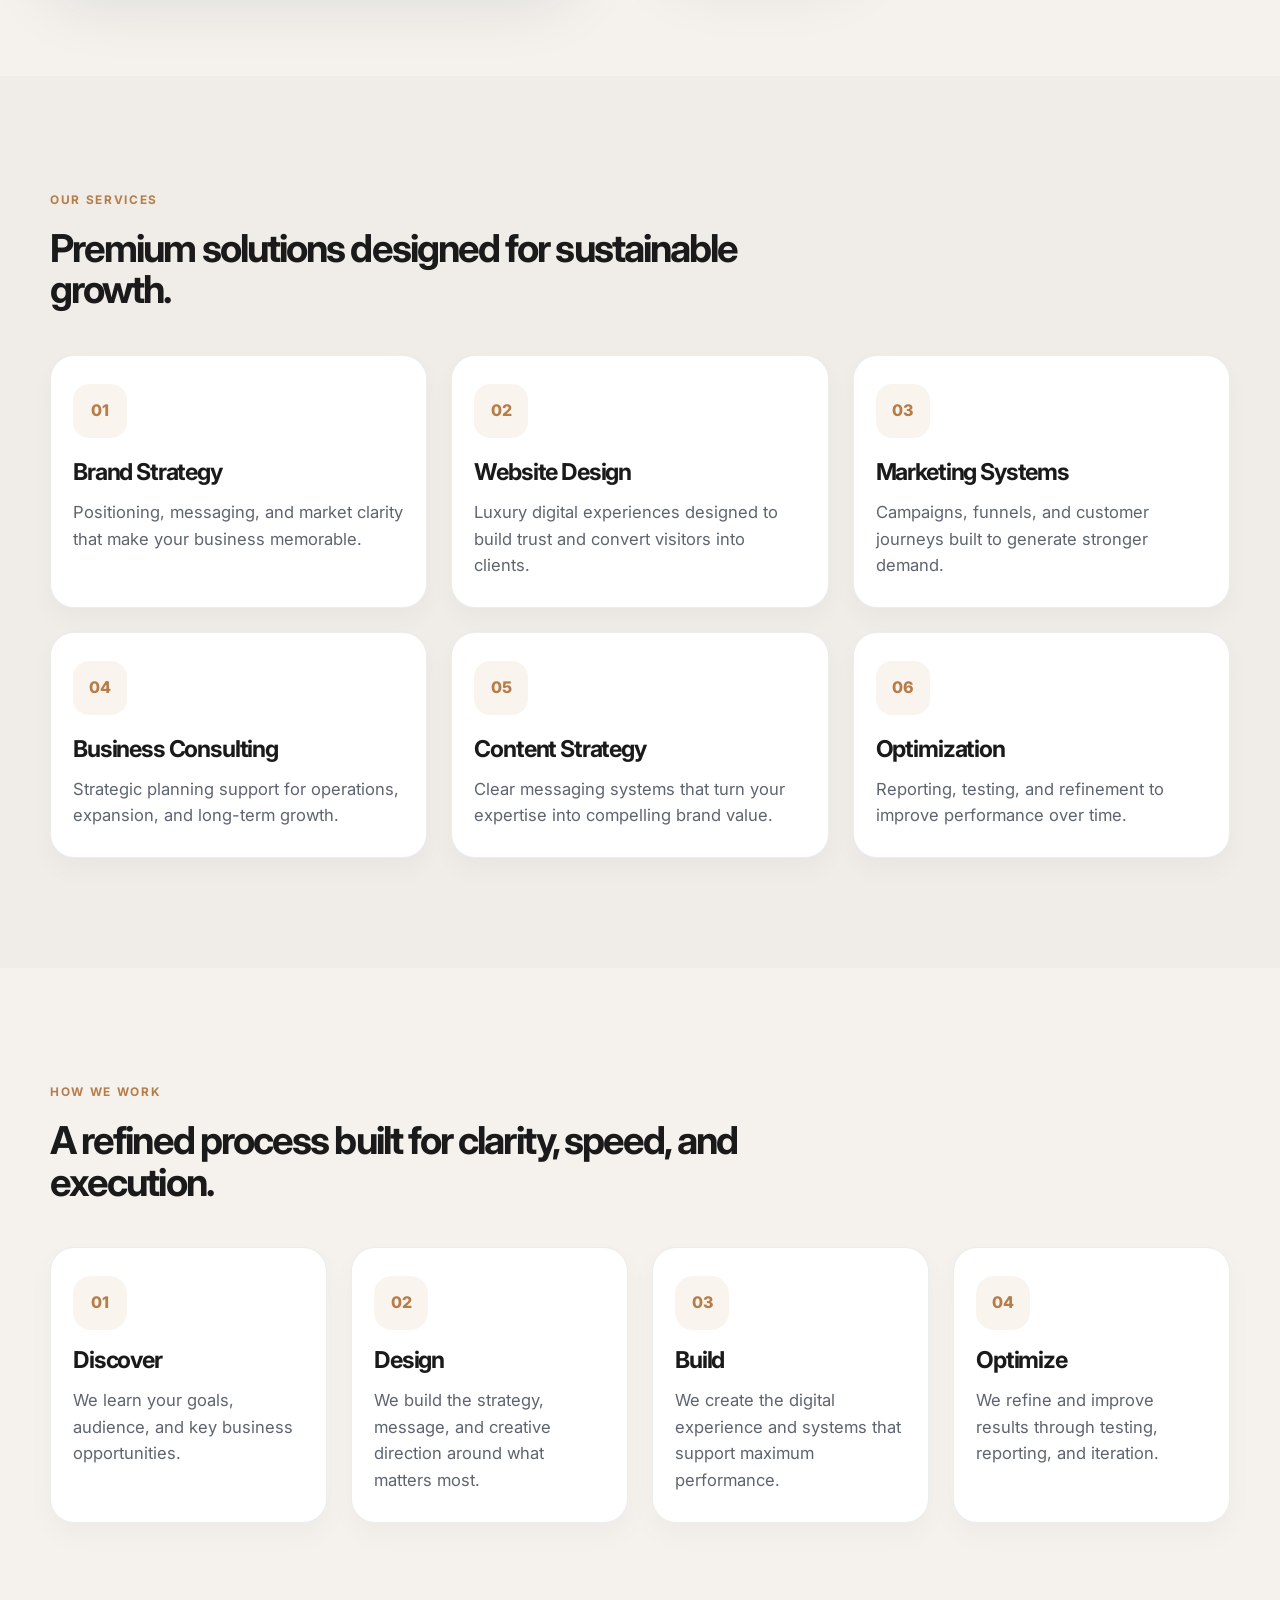
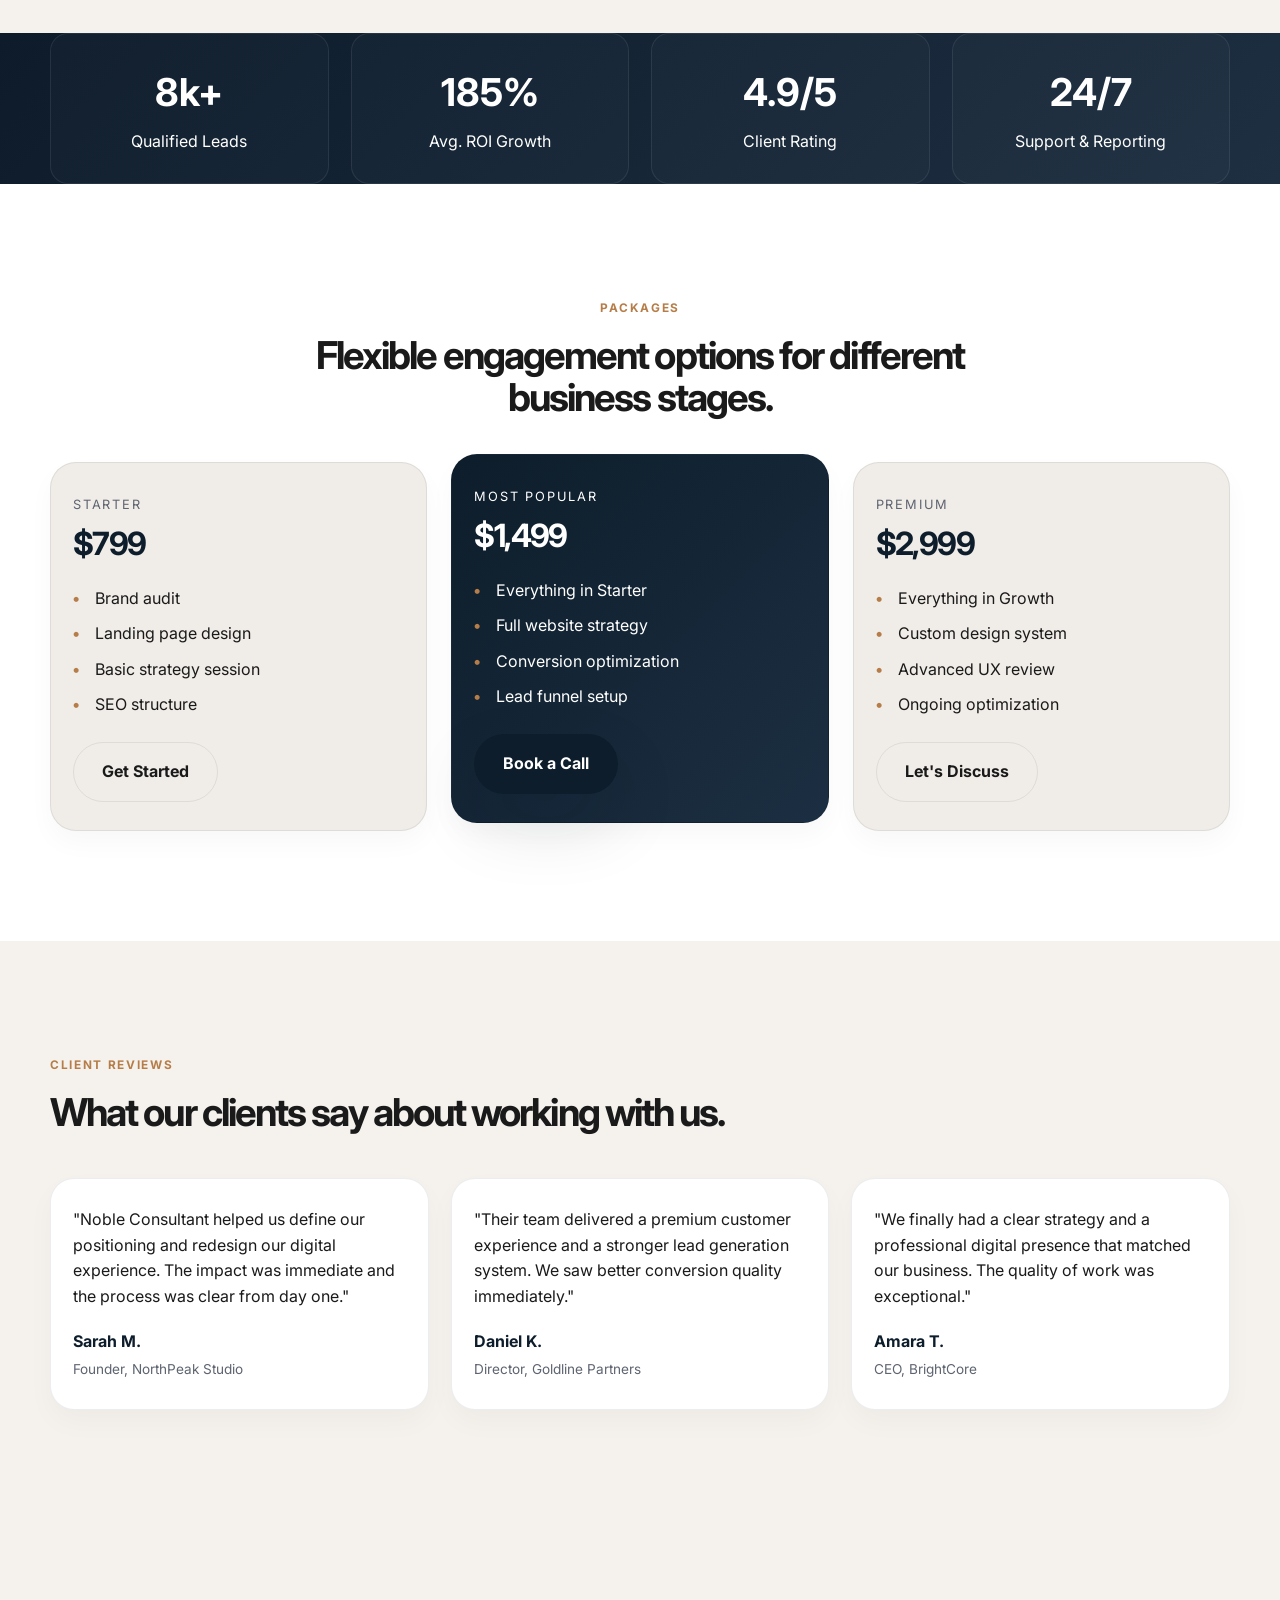
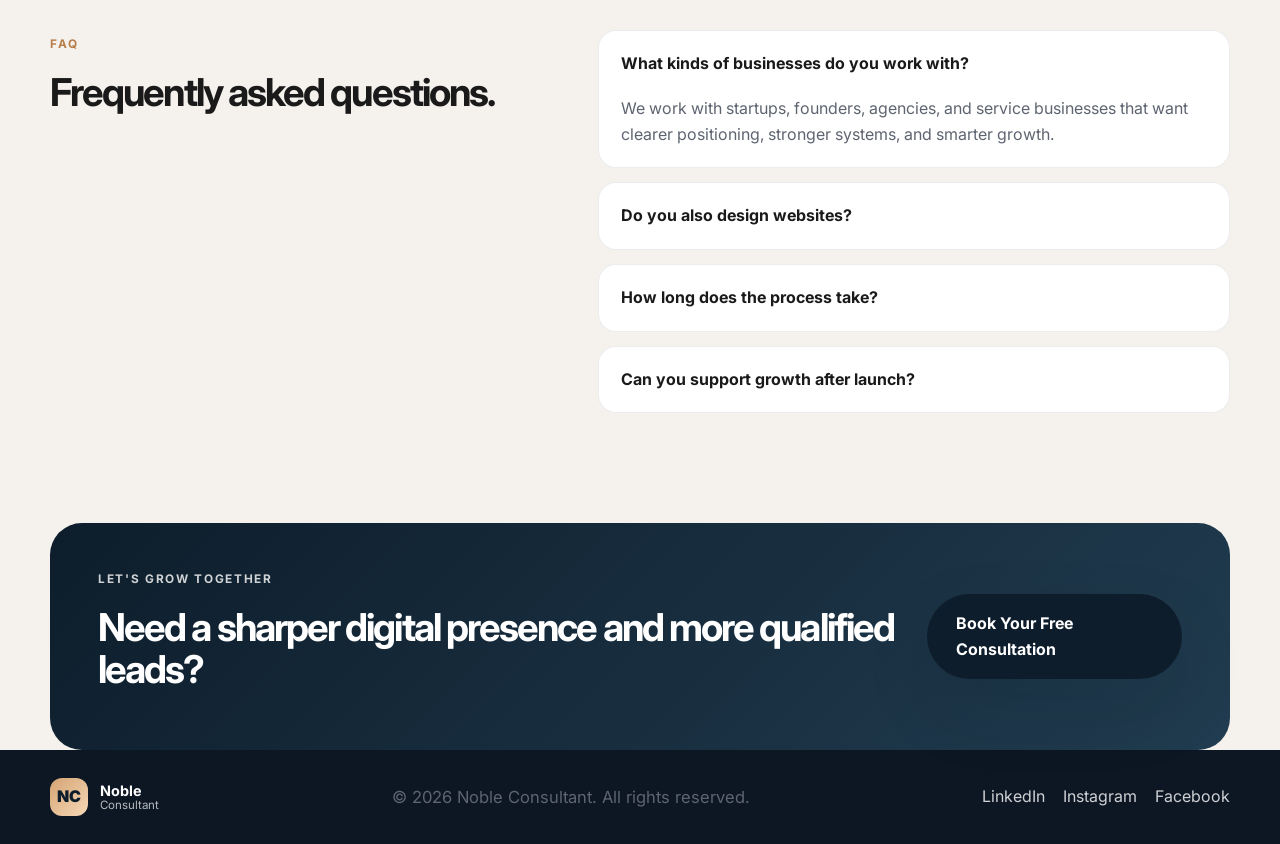
==== commit 021a3d33: "Update all pages with Noble Consultant branding, remove contact form, apply logo colors" ====
--- a/index.html
+++ b/index.html
@@ -3,10 +3,10 @@
   <head>
     <meta charset="UTF-8" />
     <meta name="viewport" content="width=device-width, initial-scale=1.0" />
-    <title>WebBiz Consultant | Luxury Business Growth</title>
+    <title>Noble Consultant | Luxury Business Growth</title>
     <meta
       name="description"
-      content="WebBiz Consultant helps businesses grow through strategy, premium web design, and digital transformation."
+      content="Noble Consultant helps businesses grow through strategy, premium web design, and digital transformation."
     />
     <link rel="preconnect" href="https://fonts.googleapis.com" />
     <link rel="preconnect" href="https://fonts.gstatic.com" crossorigin />
@@ -19,10 +19,10 @@
   <body>
     <header class="site-header">
       <div class="container nav">
-        <a href="index.html" class="brand" aria-label="WebBiz Consultant home">
-          <span class="brand-mark">W</span>
+        <a href="index.html" class="brand" aria-label="Noble Consultant home">
+          <span class="brand-mark">NC</span>
           <span class="brand-text">
-            <strong>WebBiz</strong>
+            <strong>Noble</strong>
             <small>Consultant</small>
           </span>
         </a>
@@ -144,7 +144,7 @@
             <span class="eyebrow dark">Who we are</span>
             <h2>We bring clarity, positioning, and premium execution.</h2>
             <p>
-              At WebBiz Consultant, we help businesses refine their message, strengthen their digital presence,
+              At Noble Consultant, we help businesses refine their message, strengthen their digital presence,
               and create systems that turn attention into consistent growth.
             </p>
 
@@ -310,7 +310,7 @@
                 <li>Advanced UX review</li>
                 <li>Ongoing optimization</li>
               </ul>
-              <a href="contact.html" class="btn btn-secondary">Let’s Discuss</a>
+              <a href="contact.html" class="btn btn-secondary">Let's Discuss</a>
             </div>
           </div>
         </div>
@@ -319,13 +319,13 @@
       <section class="section testimonials-section">
         <div class="container">
           <div class="section-heading">
-            <span class="eyebrow dark">Client feedback</span>
+            <span class="eyebrow dark">Client Reviews</span>
             <h2>What our clients say about working with us.</h2>
           </div>
 
           <div class="testimonial-grid">
             <blockquote class="testimonial">
-              “WebBiz helped us define our positioning and redesign our digital experience. The impact was immediate and the process was clear from day one.”
+              "Noble Consultant helped us define our positioning and redesign our digital experience. The impact was immediate and the process was clear from day one."
               <footer>
                 <strong>Sarah M.</strong>
                 <span>Founder, NorthPeak Studio</span>
@@ -333,7 +333,7 @@
             </blockquote>
 
             <blockquote class="testimonial">
-              “Their team delivered a premium customer experience and a stronger lead generation system. We saw better conversion quality immediately.”
+              "Their team delivered a premium customer experience and a stronger lead generation system. We saw better conversion quality immediately."
               <footer>
                 <strong>Daniel K.</strong>
                 <span>Director, Goldline Partners</span>
@@ -341,7 +341,7 @@
             </blockquote>
 
             <blockquote class="testimonial">
-              “We finally had a clear strategy and a professional digital presence that matched our business. The quality of work was exceptional.”
+              "We finally had a clear strategy and a professional digital presence that matched our business. The quality of work was exceptional."
               <footer>
                 <strong>Amara T.</strong>
                 <span>CEO, BrightCore</span>
@@ -393,7 +393,7 @@
       <section class="cta-section">
         <div class="container cta-box">
           <div>
-            <span class="eyebrow light">Let’s grow together</span>
+            <span class="eyebrow light">Let's grow together</span>
             <h2>Need a sharper digital presence and more qualified leads?</h2>
           </div>
           <a href="contact.html" class="btn btn-primary">Book Your Free Consultation</a>
@@ -404,14 +404,14 @@
     <footer class="site-footer">
       <div class="container footer-row">
         <div class="brand white">
-          <span class="brand-mark">W</span>
+          <span class="brand-mark">NC</span>
           <span class="brand-text">
-            <strong>WebBiz</strong>
+            <strong>Noble</strong>
             <small>Consultant</small>
           </span>
         </div>
 
-        <p>© 2026 WebBiz Consultant. All rights reserved.</p>
+        <p>© 2026 Noble Consultant. All rights reserved.</p>
 
         <div class="socials">
           <a href="#">LinkedIn</a>
@@ -421,41 +421,6 @@
       </div>
     </footer>
 
-    <section class="contact-section" id="contact">
-      <div class="container contact-wrap">
-        <div class="contact-copy">
-          <span class="eyebrow dark">Contact</span>
-          <h2>Let’s talk about your next growth move.</h2>
-          <p>
-            Whether you need a new website, stronger positioning, or a more efficient growth system,
-            we’re ready to help you build a clear and profitable path forward.
-          </p>
-
-          <div class="contact-info">
-            <p>Email: hello@webbizconsultant.com</p>
-            <p>Phone: +1 (555) 204-4687</p>
-            <p>Location: Global / Remote</p>
-          </div>
-        </div>
-
-        <form class="contact-form" id="contactForm">
-          <div class="form-row">
-            <input type="text" placeholder="Your name" required />
-          </div>
-          <div class="form-row">
-            <input type="email" placeholder="Email address" required />
-          </div>
-          <div class="form-row">
-            <input type="text" placeholder="Business name" />
-          </div>
-          <div class="form-row">
-            <textarea placeholder="Tell us about your project" required></textarea>
-          </div>
-          <button type="submit" class="btn btn-primary">Send Message</button>
-        </form>
-      </div>
-    </section>
-
     <script src="script.js"></script>
   </body>
-</html>
+</html>
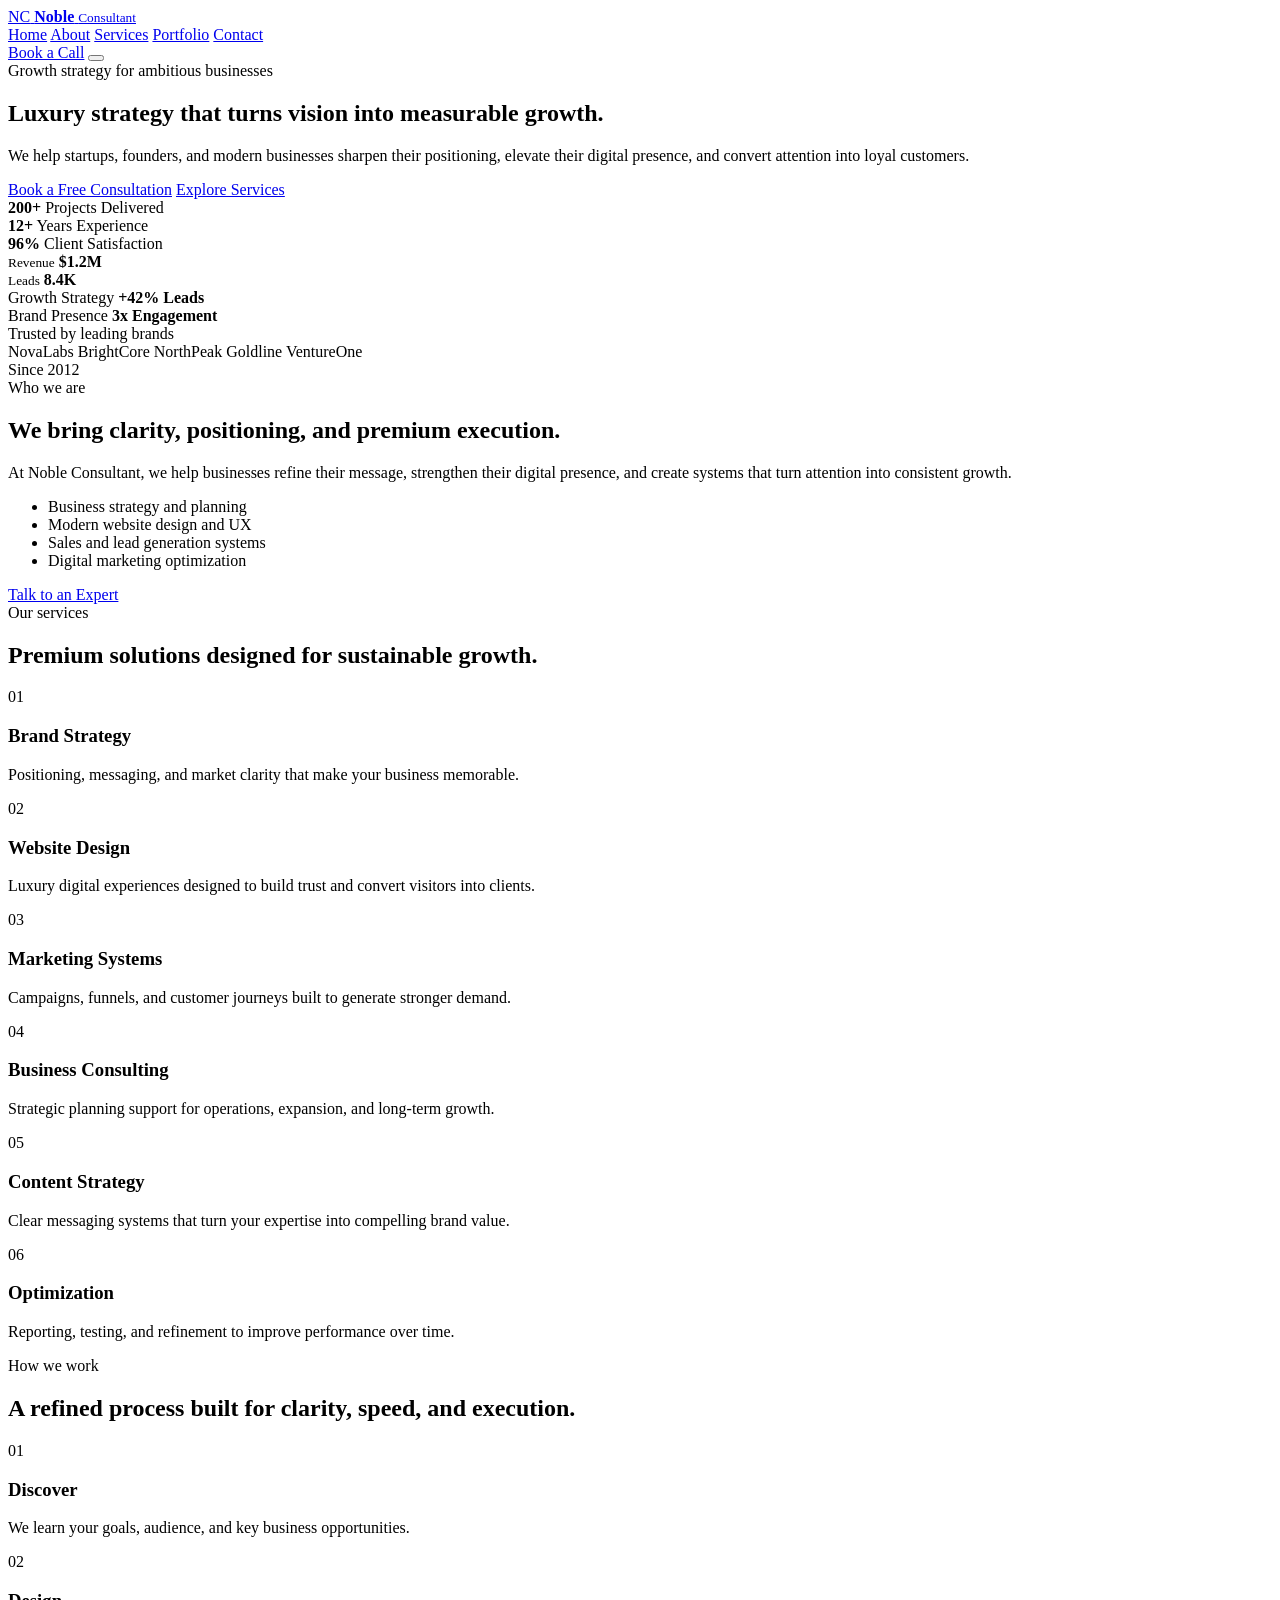
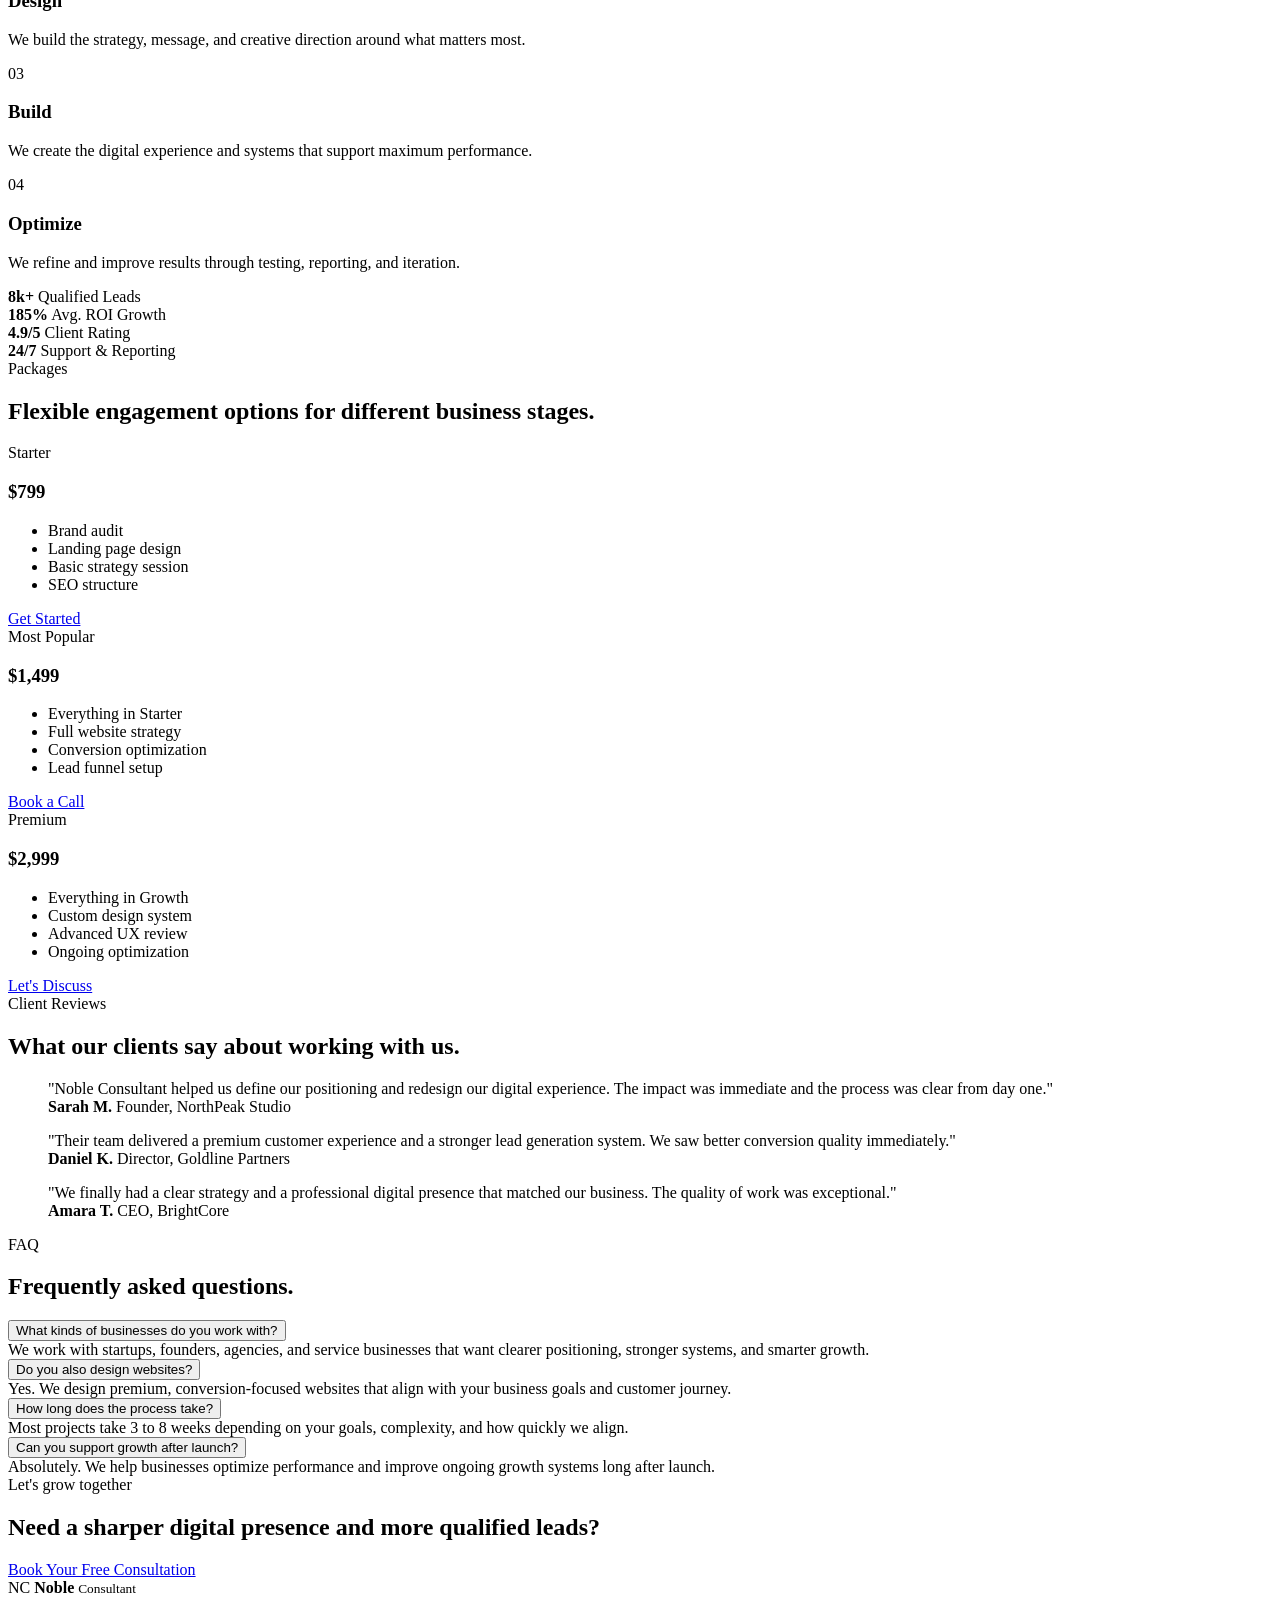
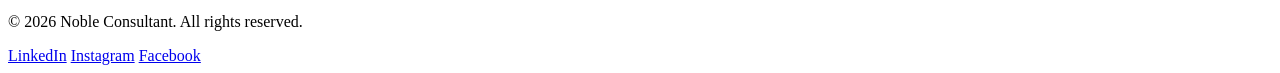
==== commit da0560a1: "Restore the first Noble Consultant version with the original luxury blue/gold aesthetic and core hom" ====
--- a/index.html
+++ b/index.html
@@ -423,4 +423,4 @@
 
     <script src="script.js"></script>
   </body>
-</html>+</html>
--- a/styles.css
+++ b/styles.css
@@ -1,1035 +1,98 @@
-:root {
-  --bg: #f5f2ee;
-  --bg-soft: #f0ece7;
-  --card: #ffffff;
-  --primary: #0d1d2b;
-  --primary-2: #132b3c;
-  --accent: #d4a373;
-  --accent-deep: #b67d49;
-  --text: #1a1a1a;
-  --text-soft: #5e6470;
-  --line: rgba(13, 29, 43, 0.08);
-  --shadow: 0 30px 70px rgba(11, 22, 33, 0.12);
-  --radius: 30px;
-}
+<!DOCTYPE html>
+<html lang="en">
+  <head>
+    <meta charset="UTF-8" />
+    <meta name="viewport" content="width=device-width, initial-scale=1.0" />
+    <title>Contact | Noble Consultant</title>
+    <meta
+      name="description"
+      content="Contact Noble Consultant for consulting, design, and digital growth support."
+    />
+    <link rel="preconnect" href="https://fonts.googleapis.com" />
+    <link rel="preconnect" href="https://fonts.gstatic.com" crossorigin />
+    <link
+      href="https://fonts.googleapis.com/css2?family=Inter:wght@400;500;600;700;800;900&display=swap"
+      rel="stylesheet"
+    />
+    <link rel="stylesheet" href="styles.css" />
+  </head>
+  <body>
+    <header class="site-header">
+      <div class="container nav">
+        <a href="index.html" class="brand" aria-label="Noble Consultant home">
+          <span class="brand-mark">NC</span>
+          <span class="brand-text">
+            <strong>Noble</strong>
+            <small>Consultant</small>
+          </span>
+        </a>
 
-* {
-  box-sizing: border-box;
-  margin: 0;
-  padding: 0;
-}
+        <nav class="main-nav" id="mainNav">
+          <a href="index.html">Home</a>
+          <a href="about.html">About</a>
+          <a href="services.html">Services</a>
+          <a href="portfolio.html">Portfolio</a>
+          <a href="contact.html" class="active">Contact</a>
+        </nav>
 
-html {
-  scroll-behavior: smooth;
-}
+        <div class="nav-actions">
+          <a href="contact.html" class="btn btn-light">Book a Call</a>
+          <button class="nav-toggle" id="navToggle" aria-label="Toggle menu">
+            <span></span>
+            <span></span>
+            <span></span>
+          </button>
+        </div>
+      </div>
+    </header>
 
-body {
-  font-family: "Inter", sans-serif;
-  background: var(--bg);
-  color: var(--text);
-  line-height: 1.6;
-}
+    <main>
+      <section class="page-hero">
+        <div class="container narrow">
+          <span class="eyebrow dark">Get in Touch</span>
+          <h1>Let's talk about your next growth move.</h1>
+        </div>
+      </section>
 
-img {
-  max-width: 100%;
-  display: block;
-}
+      <section class="section">
+        <div class="container contact-info-section">
+          <div class="contact-copy">
+            <span class="eyebrow dark">Contact Information</span>
+            <h2>We're here to help your business grow.</h2>
+            <p>
+              Whether you need a website, strategy, or marketing support, we're ready to help you move forward with clarity and confidence.
+            </p>
 
-a {
-  text-decoration: none;
-  color: inherit;
-}
+            <div class="contact-info">
+              <p><strong>Email:</strong> hello@nobleconsultant.com</p>
+              <p><strong>Phone:</strong> +1 (555) 204-4687</p>
+              <p><strong>Location:</strong> Global / Remote</p>
+            </div>
+          </div>
+        </div>
+      </section>
+    </main>
 
-button,
-input,
-textarea {
-  font: inherit;
-}
+    <footer class="site-footer">
+      <div class="container footer-row">
+        <div class="brand white">
+          <span class="brand-mark">NC</span>
+          <span class="brand-text">
+            <strong>Noble</strong>
+            <small>Consultant</small>
+          </span>
+        </div>
 
-.container {
-  width: min(1180px, calc(100% - 32px));
-  margin: 0 auto;
-}
+        <p>© 2026 Noble Consultant. All rights reserved.</p>
 
-.section {
-  padding: 110px 0;
-}
+        <div class="socials">
+          <a href="#">LinkedIn</a>
+          <a href="#">Instagram</a>
+          <a href="#">Facebook</a>
+        </div>
+      </div>
+    </footer>
 
-.soft-bg {
-  background: var(--bg-soft);
-}
-
-.page-hero {
-  background: linear-gradient(180deg, #f2efe9 0%, #f7f5f2 100%);
-  padding: 120px 0 70px;
-}
-
-.narrow {
-  max-width: 760px;
-}
-
-.eyebrow {
-  display: inline-block;
-  font-size: 0.74rem;
-  letter-spacing: 0.14em;
-  text-transform: uppercase;
-  font-weight: 700;
-  color: var(--accent-deep);
-  margin-bottom: 18px;
-}
-
-.eyebrow.dark {
-  color: var(--accent-deep);
-}
-
-.eyebrow.light {
-  color: rgba(255, 255, 255, 0.8);
-}
-
-h1,
-h2,
-h3 {
-  letter-spacing: -0.05em;
-  line-height: 1.08;
-}
-
-h1 {
-  font-size: clamp(2.8rem, 5vw, 5rem);
-  margin-bottom: 22px;
-}
-
-h2 {
-  font-size: clamp(2.2rem, 3vw, 3.2rem);
-  margin-bottom: 18px;
-}
-
-h3 {
-  font-size: 1.45rem;
-  margin-bottom: 14px;
-}
-
-p {
-  color: var(--text-soft);
-  font-size: 1.04rem;
-}
-
-.btn {
-  display: inline-flex;
-  align-items: center;
-  justify-content: center;
-  padding: 16px 28px;
-  border: 1px solid transparent;
-  border-radius: 999px;
-  font-weight: 700;
-  transition: 0.2s ease;
-  cursor: pointer;
-}
-
-.btn:hover {
-  transform: translateY(-2px);
-}
-
-.btn-primary {
-  background: var(--primary);
-  color: white;
-  box-shadow: var(--shadow);
-}
-
-.btn-secondary {
-  background: transparent;
-  border-color: var(--line);
-  color: var(--text);
-}
-
-.btn-light {
-  background: rgba(255, 255, 255, 0.05);
-  border-color: rgba(255, 255, 255, 0.18);
-  color: white;
-}
-
-.site-header {
-  position: sticky;
-  top: 0;
-  z-index: 1000;
-  background: rgba(13, 29, 43, 0.82);
-  backdrop-filter: blur(16px);
-  border-bottom: 1px solid rgba(255, 255, 255, 0.08);
-}
-
-.nav {
-  min-height: 82px;
-  display: flex;
-  align-items: center;
-  justify-content: space-between;
-  gap: 20px;
-}
-
-.brand {
-  display: inline-flex;
-  align-items: center;
-  gap: 12px;
-}
-
-.brand-mark {
-  width: 38px;
-  height: 38px;
-  display: inline-flex;
-  align-items: center;
-  justify-content: center;
-  border-radius: 12px;
-  background: linear-gradient(135deg, var(--accent), #f7d9b7);
-  color: var(--primary);
-  font-weight: 900;
-}
-
-.brand-text {
-  display: flex;
-  flex-direction: column;
-  line-height: 1.1;
-  color: white;
-}
-
-.brand-text strong {
-  font-size: 0.9rem;
-}
-
-.brand-text small {
-  font-size: 0.72rem;
-  opacity: 0.7;
-}
-
-.main-nav {
-  display: flex;
-  align-items: center;
-  gap: 24px;
-}
-
-.main-nav a {
-  color: rgba(255, 255, 255, 0.8);
-  font-size: 0.93rem;
-  transition: opacity 0.2s ease;
-}
-
-.main-nav a:hover,
-.main-nav a.active {
-  opacity: 0.8;
-}
-
-.nav-actions {
-  display: flex;
-  align-items: center;
-  gap: 14px;
-}
-
-.nav-toggle {
-  display: none;
-  width: 42px;
-  height: 42px;
-  background: transparent;
-  border: none;
-  cursor: pointer;
-}
-
-.nav-toggle span {
-  display: block;
-  width: 22px;
-  height: 2px;
-  background: white;
-  border-radius: 2px;
-  margin: 7px auto;
-}
-
-.hero {
-  background:
-    radial-gradient(circle at top right, rgba(212, 163, 115, 0.2), transparent 30%),
-    linear-gradient(135deg, #061521 0%, #102338 35%, #1d3048 100%);
-  color: white;
-  padding: 100px 0 90px;
-  overflow: hidden;
-}
-
-.hero-grid {
-  display: grid;
-  grid-template-columns: 1.1fr 0.9fr;
-  gap: 56px;
-  align-items: center;
-}
-
-.hero-copy p {
-  max-width: 640px;
-  margin-bottom: 28px;
-  color: rgba(255, 255, 255, 0.76);
-  font-size: 1.08rem;
-}
-
-.hero-actions {
-  display: flex;
-  flex-wrap: wrap;
-  gap: 16px;
-  margin-bottom: 34px;
-}
-
-.mini-stats {
-  display: flex;
-  flex-wrap: wrap;
-  gap: 30px;
-}
-
-.mini-stats div {
-  display: flex;
-  flex-direction: column;
-  gap: 6px;
-}
-
-.mini-stats strong {
-  font-size: clamp(1.8rem, 2vw, 2.3rem);
-  color: white;
-}
-
-.mini-stats span {
-  color: rgba(255, 255, 255, 0.72);
-  font-size: 0.8rem;
-}
-
-.hero-visual {
-  position: relative;
-  min-height: 550px;
-  display: grid;
-  place-items: center;
-}
-
-.orb {
-  position: absolute;
-  width: 420px;
-  height: 420px;
-  border-radius: 50%;
-  background: radial-gradient(circle, rgba(212, 163, 115, 0.24), transparent 62%);
-  filter: blur(28px);
-}
-
-.dashboard-card {
-  position: relative;
-  width: min(500px, 100%);
-  background: rgba(255, 255, 255, 0.06);
-  border: 1px solid rgba(255, 255, 255, 0.12);
-  border-radius: 28px;
-  padding: 20px;
-  box-shadow: 0 30px 80px rgba(0, 0, 0, 0.24);
-  backdrop-filter: blur(12px);
-  z-index: 2;
-}
-
-.dashboard-top {
-  display: flex;
-  gap: 8px;
-  margin-bottom: 26px;
-}
-
-.dashboard-top span {
-  width: 11px;
-  height: 11px;
-  display: block;
-  border-radius: 50%;
-  background: rgba(255, 255, 255, 0.5);
-}
-
-.chart {
-  height: 220px;
-  display: flex;
-  align-items: flex-end;
-  gap: 16px;
-  padding: 0 14px 10px;
-}
-
-.bar {
-  display: block;
-  width: 100%;
-  border-radius: 16px 16px 0 0;
-  background: linear-gradient(180deg, #f7d5aa, #d18d4a);
-}
-
-.b1 { height: 40%; }
-.b2 { height: 52%; }
-.b3 { height: 79%; }
-.b4 { height: 66%; }
-.b5 { height: 92%; }
-
-.kpis {
-  display: flex;
-  justify-content: space-between;
-  gap: 20px;
-  border-top: 1px solid rgba(255, 255, 255, 0.08);
-  padding-top: 18px;
-}
-
-.kpis div {
-  display: flex;
-  flex-direction: column;
-  gap: 6px;
-}
-
-.kpis small {
-  color: rgba(255, 255, 255, 0.72);
-}
-
-.kpis strong {
-  color: white;
-  font-size: 1.12rem;
-}
-
-.floating-note {
-  position: absolute;
-  z-index: 3;
-  background: rgba(255, 255, 255, 0.94);
-  color: var(--primary);
-  border-radius: 18px;
-  padding: 18px 20px;
-  display: flex;
-  flex-direction: column;
-  gap: 8px;
-  box-shadow: 0 28px 60px rgba(0, 0, 0, 0.18);
-}
-
-.note-one {
-  top: 26px;
-  right: 24px;
-}
-
-.note-two {
-  bottom: 10px;
-  left: 12px;
-}
-
-.floating-note span {
-  font-size: 0.7rem;
-  text-transform: uppercase;
-  letter-spacing: 0.12em;
-  color: var(--text-soft);
-}
-
-.floating-note strong {
-  font-size: 1.34rem;
-}
-
-.brands {
-  background: white;
-  border-bottom: 1px solid var(--line);
-}
-
-.brand-strip {
-  min-height: 92px;
-  display: flex;
-  align-items: center;
-  justify-content: space-between;
-  gap: 24px;
-}
-
-.brand-strip > span {
-  color: var(--text-soft);
-  text-transform: uppercase;
-  letter-spacing: 0.14em;
-  font-size: 0.76rem;
-}
-
-.brand-logos {
-  display: flex;
-  flex-wrap: wrap;
-  justify-content: center;
-  gap: 30px;
-  color: rgba(12, 29, 43, 0.58);
-  font-weight: 700;
-}
-
-.split {
-  display: grid;
-  grid-template-columns: 1fr 1fr;
-  gap: 54px;
-  align-items: center;
-}
-
-.image-panel {
-  position: relative;
-}
-
-.image-box,
-.page-image {
-  width: min(520px, 100%);
-  height: 540px;
-  border-radius: 30px;
-  background:
-    linear-gradient(135deg, rgba(18, 33, 45, 0.55), rgba(18, 33, 45, 0.18)),
-    url('https://images.unsplash.com/photo-1552664730-d307ca884978?auto=format&fit=crop&w=1200&q=80') center/cover no-repeat;
-  box-shadow: var(--shadow);
-}
-
-.image-1 {
-  background:
-    linear-gradient(135deg, rgba(18, 33, 45, 0.55), rgba(18, 33, 45, 0.18)),
-    url('https://images.unsplash.com/photo-1522202176988-66273c2d5700?auto=format&fit=crop&w=1200&q=80') center/cover no-repeat;
-}
-
-.badge {
-  position: absolute;
-  left: 20px;
-  bottom: 18px;
-  background: rgba(255, 255, 255, 0.96);
-  color: var(--primary);
-  border-radius: 999px;
-  font-weight: 700;
-  padding: 10px 18px;
-}
-
-.check-list {
-  list-style: none;
-  display: grid;
-  gap: 16px;
-  margin: 28px 0 36px;
-}
-
-.check-list li {
-  position: relative;
-  padding-left: 32px;
-  color: var(--text);
-  font-weight: 500;
-}
-
-.check-list li::before {
-  content: "✓";
-  position: absolute;
-  left: 0;
-  top: 0;
-  color: var(--accent-deep);
-  font-weight: 900;
-}
-
-.services-section {
-  background: var(--bg-soft);
-}
-
-.section-heading {
-  margin-bottom: 44px;
-  max-width: 760px;
-}
-
-.section-heading.center {
-  margin: 0 auto 44px;
-  text-align: center;
-}
-
-.section-heading.left {
-  margin-bottom: 0;
-}
-
-.card-grid {
-  display: grid;
-  grid-template-columns: repeat(3, minmax(0, 1fr));
-  gap: 24px;
-}
-
-.service-card {
-  background: white;
-  border: 1px solid var(--line);
-  border-radius: 24px;
-  padding: 28px 22px;
-  box-shadow: 0 12px 26px rgba(0, 0, 0, 0.03);
-  transition: transform 0.2s ease, box-shadow 0.2s ease;
-}
-
-.service-card:hover {
-  transform: translateY(-6px);
-  box-shadow: 0 18px 36px rgba(0, 0, 0, 0.08);
-}
-
-.service-icon {
-  width: 54px;
-  height: 54px;
-  display: inline-flex;
-  align-items: center;
-  justify-content: center;
-  border-radius: 16px;
-  background: rgba(212, 163, 115, 0.12);
-  color: var(--accent-deep);
-  font-weight: 800;
-  margin-bottom: 22px;
-}
-
-.process-grid {
-  display: grid;
-  grid-template-columns: repeat(4, minmax(0, 1fr));
-  gap: 24px;
-}
-
-.process-card {
-  background: white;
-  border: 1px solid var(--line);
-  border-radius: 24px;
-  padding: 28px 22px;
-  box-shadow: 0 12px 28px rgba(0, 0, 0, 0.03);
-}
-
-.step-number {
-  width: 54px;
-  height: 54px;
-  display: inline-flex;
-  align-items: center;
-  justify-content: center;
-  border-radius: 18px;
-  background: rgba(212, 163, 115, 0.12);
-  color: var(--accent-deep);
-  font-weight: 800;
-  margin-bottom: 18px;
-}
-
-.stats-section {
-  background: linear-gradient(135deg, #0d1b2a, #1e2f42);
-  color: white;
-}
-
-.stats-grid {
-  display: grid;
-  grid-template-columns: repeat(4, minmax(0, 1fr));
-  gap: 22px;
-}
-
-.stat-box {
-  padding: 28px 18px;
-  text-align: center;
-  border: 1px solid rgba(255, 255, 255, 0.08);
-  border-radius: 18px;
-  background: rgba(255, 255, 255, 0.02);
-}
-
-.stat-box strong {
-  display: block;
-  font-size: clamp(2rem, 3vw, 2.8rem);
-  margin-bottom: 6px;
-}
-
-.pricing-section {
-  background: white;
-}
-
-.pricing-grid {
-  display: grid;
-  grid-template-columns: repeat(3, minmax(0, 1fr));
-  gap: 24px;
-}
-
-.pricing-card {
-  background: var(--bg-soft);
-  border: 1px solid var(--line);
-  border-radius: 26px;
-  padding: 28px 22px;
-  box-shadow: 0 12px 26px rgba(0, 0, 0, 0.03);
-}
-
-.pricing-card.featured {
-  background: linear-gradient(135deg, #0d1d2b, #1c2f42);
-  color: white;
-  transform: translateY(-8px);
-}
-
-.pricing-card.featured ul li,
-.pricing-card.featured p,
-.pricing-card.featured .plan-head h3,
-.pricing-card.featured .plan-head span {
-  color: white;
-}
-
-.plan-head {
-  margin-bottom: 18px;
-}
-
-.plan-head span {
-  color: var(--text-soft);
-  font-size: 0.8rem;
-  letter-spacing: 0.14em;
-  text-transform: uppercase;
-}
-
-.plan-head h3 {
-  font-size: clamp(2rem, 2.5vw, 3rem);
-  color: var(--primary);
-  margin-top: 10px;
-}
-
-.pricing-card ul {
-  list-style: none;
-  display: grid;
-  gap: 10px;
-  margin: 24px 0;
-  color: var(--text);
-}
-
-.pricing-card li {
-  position: relative;
-  padding-left: 22px;
-}
-
-.pricing-card li::before {
-  content: "•";
-  position: absolute;
-  left: 0;
-  font-weight: 900;
-  color: var(--accent-deep);
-}
-
-.testimonial-grid {
-  display: grid;
-  grid-template-columns: repeat(3, minmax(0, 1fr));
-  gap: 22px;
-}
-
-.testimonial {
-  background: white;
-  border: 1px solid var(--line);
-  border-radius: 24px;
-  padding: 28px 22px;
-  box-shadow: 0 12px 28px rgba(0, 0, 0, 0.03);
-}
-
-.testimonial footer {
-  display: flex;
-  flex-direction: column;
-  gap: 4px;
-  margin-top: 20px;
-}
-
-.testimonial footer strong {
-  color: var(--primary);
-}
-
-.testimonial footer span {
-  color: var(--text-soft);
-  font-size: 0.85rem;
-}
-
-.faq-wrap {
-  display: grid;
-  grid-template-columns: 0.9fr 1.1fr;
-  gap: 30px;
-  align-items: start;
-}
-
-.faq-list {
-  display: grid;
-  gap: 14px;
-}
-
-.faq-item {
-  background: white;
-  border: 1px solid var(--line);
-  border-radius: 18px;
-  overflow: hidden;
-}
-
-.faq-question {
-  width: 100%;
-  border: none;
-  background: transparent;
-  padding: 20px 22px;
-  text-align: left;
-  color: var(--text);
-  font-weight: 700;
-  cursor: pointer;
-}
-
-.faq-answer {
-  display: none;
-  padding: 0 22px 20px;
-  color: var(--text-soft);
-}
-
-.faq-item.active .faq-answer {
-  display: block;
-}
-
-.cta-section {
-  padding-top: 0;
-}
-
-.cta-box {
-  background: linear-gradient(135deg, #0d1d2b, #213c50);
-  border-radius: 32px;
-  color: white;
-  padding: 42px 48px;
-  display: flex;
-  align-items: center;
-  justify-content: space-between;
-  gap: 22px;
-}
-
-.contact-section {
-  padding: 110px 0;
-}
-
-.contact-wrap {
-  display: grid;
-  grid-template-columns: 0.9fr 1.1fr;
-  gap: 30px;
-  align-items: start;
-}
-
-.contact-copy {
-  padding-top: 12px;
-}
-
-.contact-info {
-  margin-top: 24px;
-  display: grid;
-  gap: 12px;
-}
-
-.contact-form {
-  background: white;
-  border: 1px solid var(--line);
-  border-radius: 26px;
-  padding: 28px 22px;
-  box-shadow: 0 12px 28px rgba(0, 0, 0, 0.03);
-}
-
-.form-row {
-  margin-bottom: 18px;
-}
-
-.contact-form input,
-.contact-form textarea {
-  width: 100%;
-  border: 1px solid rgba(13, 29, 43, 0.12);
-  border-radius: 14px;
-  background: #faf9f6;
-  padding: 16px 18px;
-  resize: vertical;
-  color: var(--text);
-}
-
-.contact-form textarea {
-  min-height: 150px;
-}
-
-.site-footer {
-  background: #0d1724;
-  color: rgba(255, 255, 255, 0.8);
-  padding: 28px 0;
-}
-
-.footer-row {
-  display: flex;
-  align-items: center;
-  justify-content: space-between;
-  gap: 18px;
-}
-
-.socials {
-  display: flex;
-  align-items: center;
-  gap: 18px;
-}
-
-.socials a {
-  color: rgba(255, 255, 255, 0.8);
-}
-
-.feature-grid {
-  display: grid;
-  grid-template-columns: repeat(2, minmax(0, 1fr));
-  gap: 24px;
-}
-
-.feature-card {
-  background: white;
-  border: 1px solid var(--line);
-  border-radius: 24px;
-  padding: 28px 22px;
-  box-shadow: 0 12px 26px rgba(0, 0, 0, 0.03);
-}
-
-.service-list {
-  display: grid;
-  gap: 20px;
-}
-
-.service-item {
-  display: grid;
-  grid-template-columns: 80px 1fr;
-  gap: 18px;
-  align-items: start;
-  background: white;
-  border: 1px solid var(--line);
-  border-radius: 24px;
-  padding: 28px 22px;
-}
-
-.service-badge {
-  width: 54px;
-  height: 54px;
-  display: inline-flex;
-  align-items: center;
-  justify-content: center;
-  border-radius: 16px;
-  background: rgba(212, 163, 115, 0.12);
-  color: var(--accent-deep);
-  font-weight: 800;
-}
-
-.deliverables-grid {
-  display: grid;
-  grid-template-columns: repeat(2, minmax(0, 1fr));
-  gap: 24px;
-}
-
-.deliverable {
-  background: white;
-  border: 1px solid var(--line);
-  border-radius: 24px;
-  padding: 28px 22px;
-  box-shadow: 0 12px 26px rgba(0, 0, 0, 0.03);
-}
-
-.portfolio-grid {
-  display: grid;
-  grid-template-columns: repeat(3, minmax(0, 1fr));
-  gap: 24px;
-}
-
-.portfolio-card {
-  overflow: hidden;
-  background: white;
-  border: 1px solid var(--line);
-  border-radius: 26px;
-  box-shadow: 0 14px 30px rgba(0, 0, 0, 0.03);
-}
-
-.portfolio-image {
-  height: 260px;
-  background-size: cover;
-  background-position: center;
-}
-
-.image-one {
-  background-image: linear-gradient(135deg, rgba(12, 28, 43, 0.3), rgba(12, 28, 43, 0.2)), url('https://images.unsplash.com/photo-1522202176988-66273c2d5700?auto=format&fit=crop&w=1200&q=80');
-}
-
-.image-two {
-  background-image: linear-gradient(135deg, rgba(12, 28, 43, 0.3), rgba(12, 28, 43, 0.2)), url('https://images.unsplash.com/photo-1556740749-887f6717d8d6?auto=format&fit=crop&w=1200&q=80');
-}
-
-.image-three {
-  background-image: linear-gradient(135deg, rgba(12, 28, 43, 0.3), rgba(12, 28, 43, 0.2)), url('https://images.unsplash.com/photo-1516321318423-f06f85e304d3?auto=format&fit=crop&w=1200&q=80');
-}
-
-.portfolio-content {
-  padding: 22px 20px 24px;
-}
-
-.portfolio-content span {
-  display: inline-block;
-  color: var(--text-soft);
-  font-size: 0.76rem;
-  letter-spacing: 0.14em;
-  text-transform: uppercase;
-  margin-bottom: 10px;
-}
-
-.results-grid {
-  display: grid;
-  grid-template-columns: repeat(4, minmax(0, 1fr));
-  gap: 22px;
-}
-
-.result-box {
-  background: white;
-  border: 1px solid var(--line);
-  border-radius: 20px;
-  padding: 30px 20px;
-  text-align: center;
-}
-
-.result-box strong {
-  display: block;
-  font-size: clamp(2rem, 3vw, 2.8rem);
-  color: var(--primary);
-  margin-bottom: 6px;
-}
-
-.result-box span {
-  color: var(--text-soft);
-  font-size: 0.92rem;
-}
-
-@media (max-width: 980px) {
-  .hero-grid,
-  .split,
-  .faq-wrap,
-  .contact-wrap,
-  .feature-grid {
-    grid-template-columns: 1fr;
-  }
-
-  .card-grid,
-  .pricing-grid,
-  .process-grid,
-  .testimonial-grid,
-  .stats-grid,
-  .portfolio-grid,
-  .results-grid,
-  .deliverables-grid {
-    grid-template-columns: repeat(2, minmax(0, 1fr));
-  }
-
-  .brand-strip,
-  .cta-box,
-  .footer-row {
-    flex-direction: column;
-    align-items: flex-start;
-  }
-}
-
-@media (max-width: 760px) {
-  .main-nav {
-    position: absolute;
-    top: 82px;
-    left: 20px;
-    right: 20px;
-    display: none;
-    background: rgba(13, 29, 43, 0.95);
-    border: 1px solid rgba(255, 255, 255, 0.12);
-    border-radius: 18px;
-    padding: 20px;
-    flex-direction: column;
-    align-items: flex-start;
-    gap: 16px;
-  }
-
-  .main-nav.open {
-    display: flex;
-  }
-
-  .nav-toggle {
-    display: block;
-  }
-
-  .card-grid,
-  .pricing-grid,
-  .process-grid,
-  .testimonial-grid,
-  .stats-grid,
-  .portfolio-grid,
-  .results-grid,
-  .deliverables-grid,
-  .feature-grid {
-    grid-template-columns: 1fr;
-  }
-
-  .cta-box {
-    padding: 30px 24px;
-  }
-
-  .hero {
-    padding-top: 80px;
-  }
-
-  .service-item {
-    grid-template-columns: 1fr;
-  }
-}
+    <script src="script.js"></script>
+  </body>
+</html>
